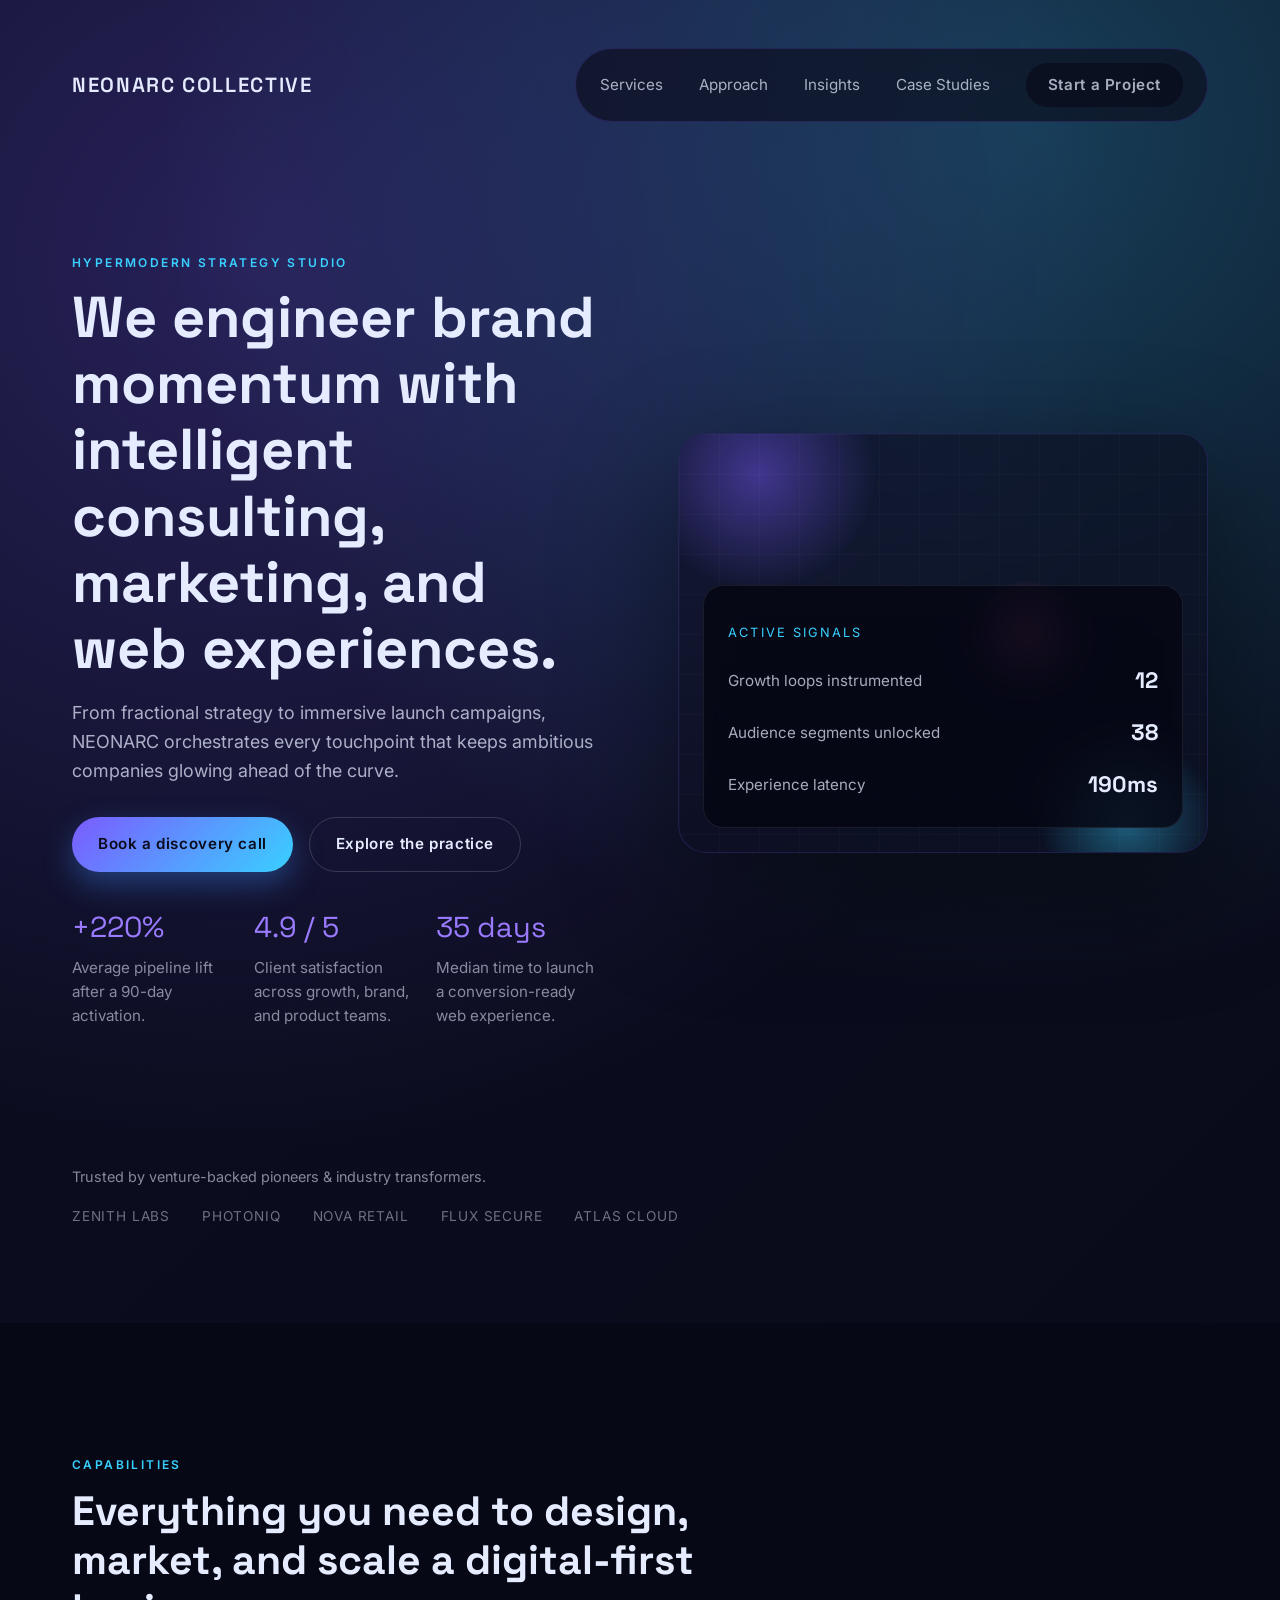
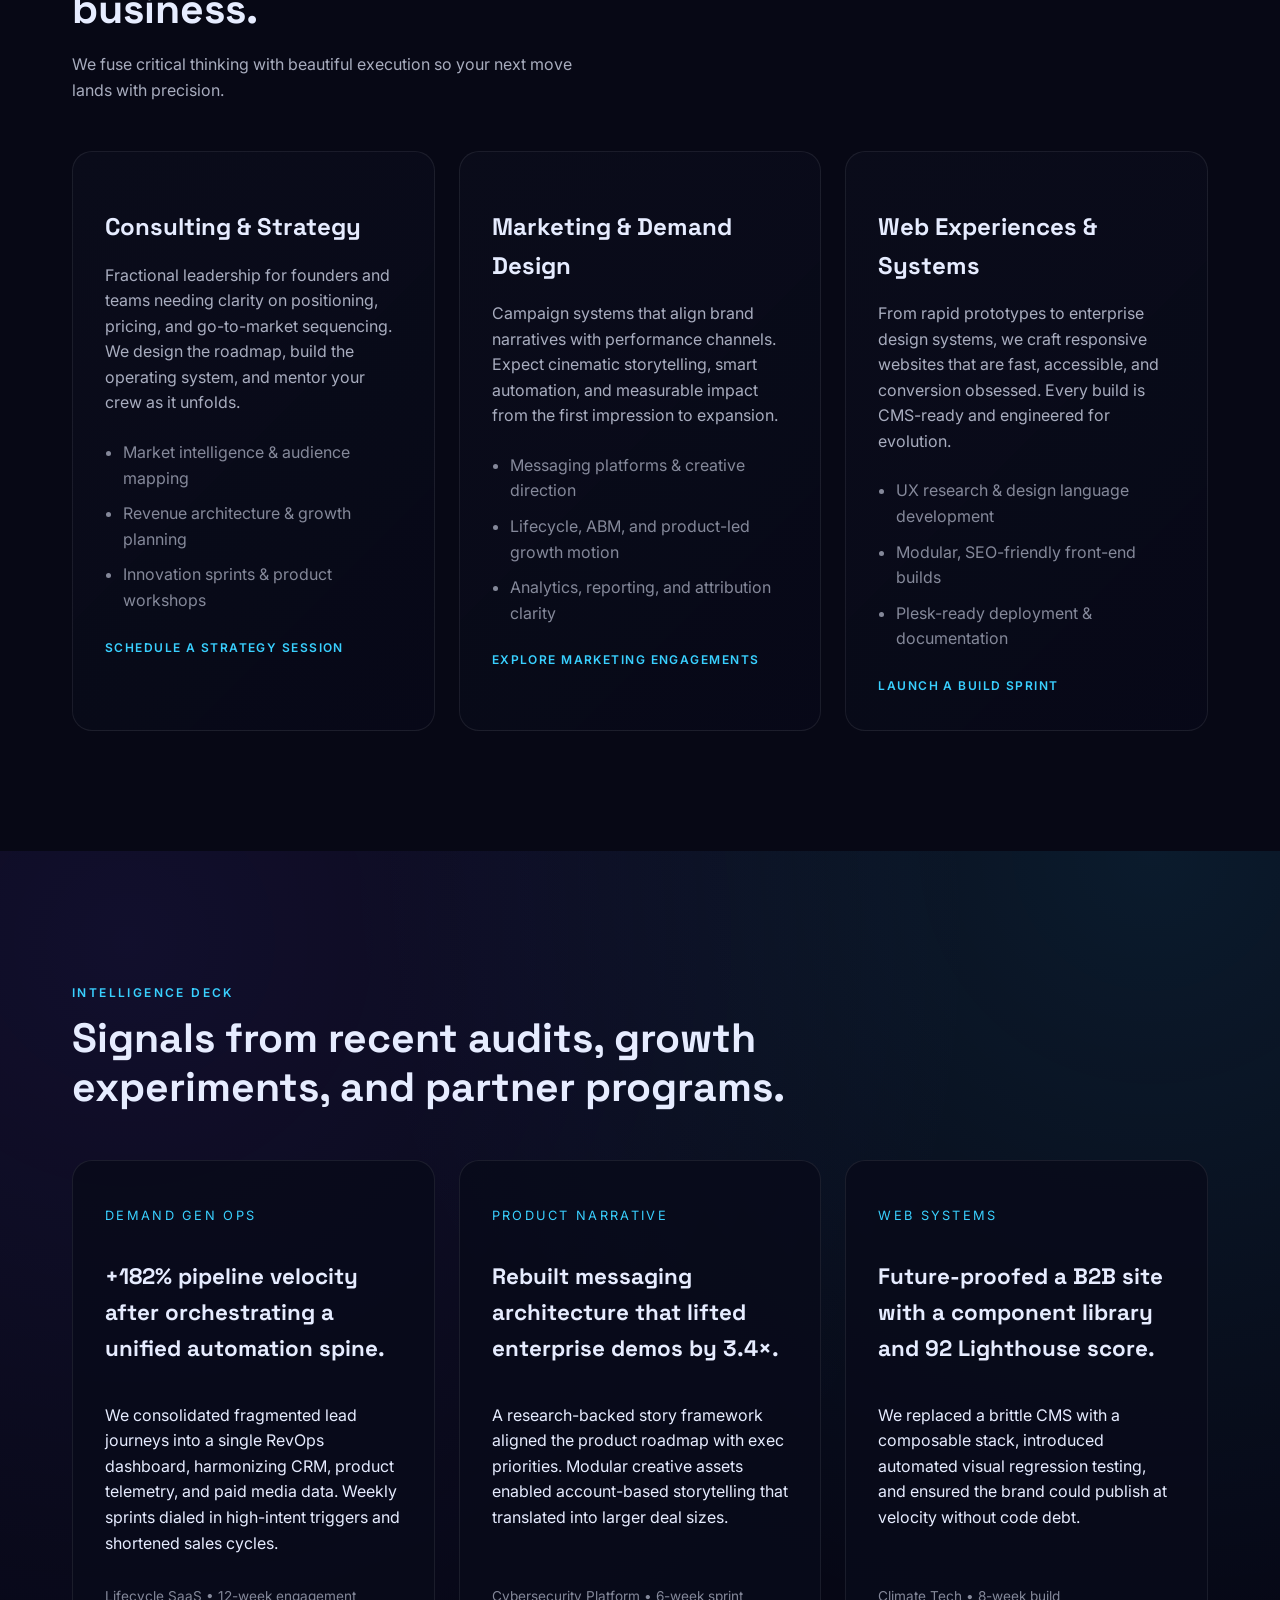
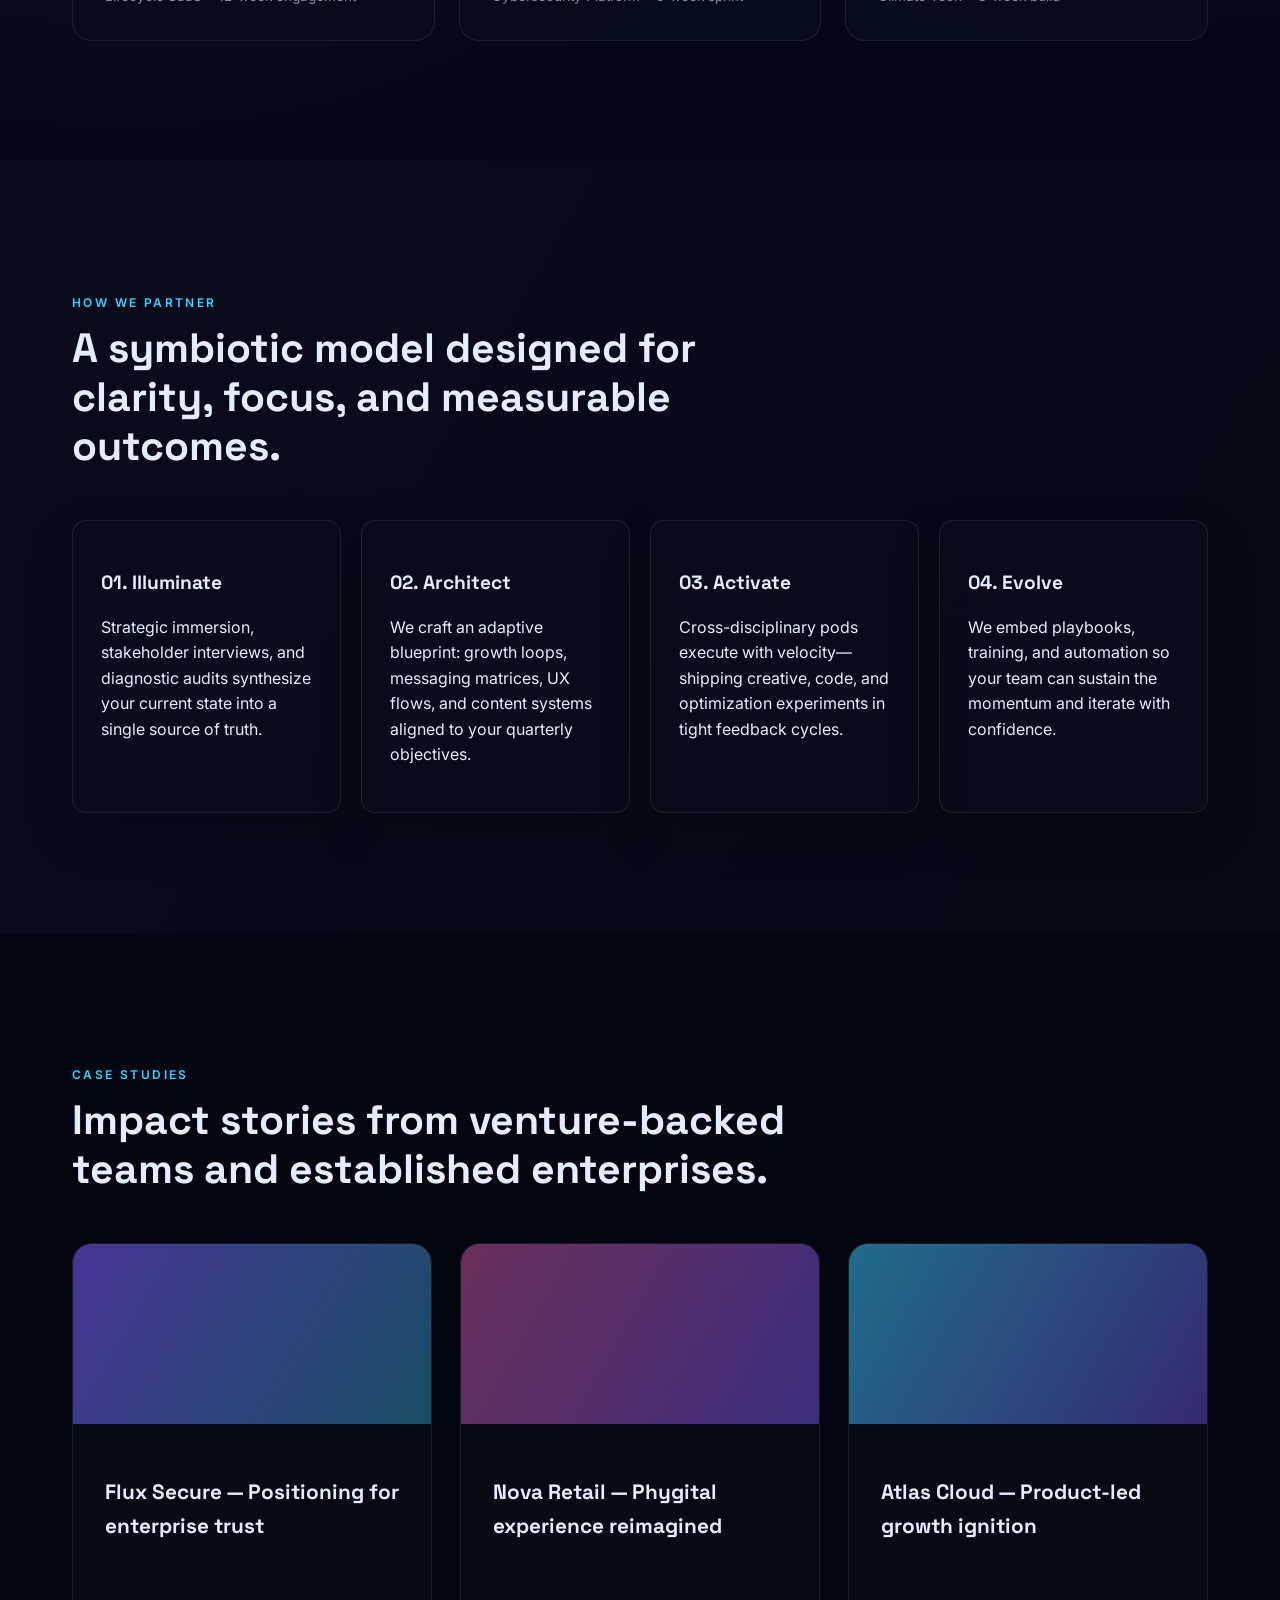
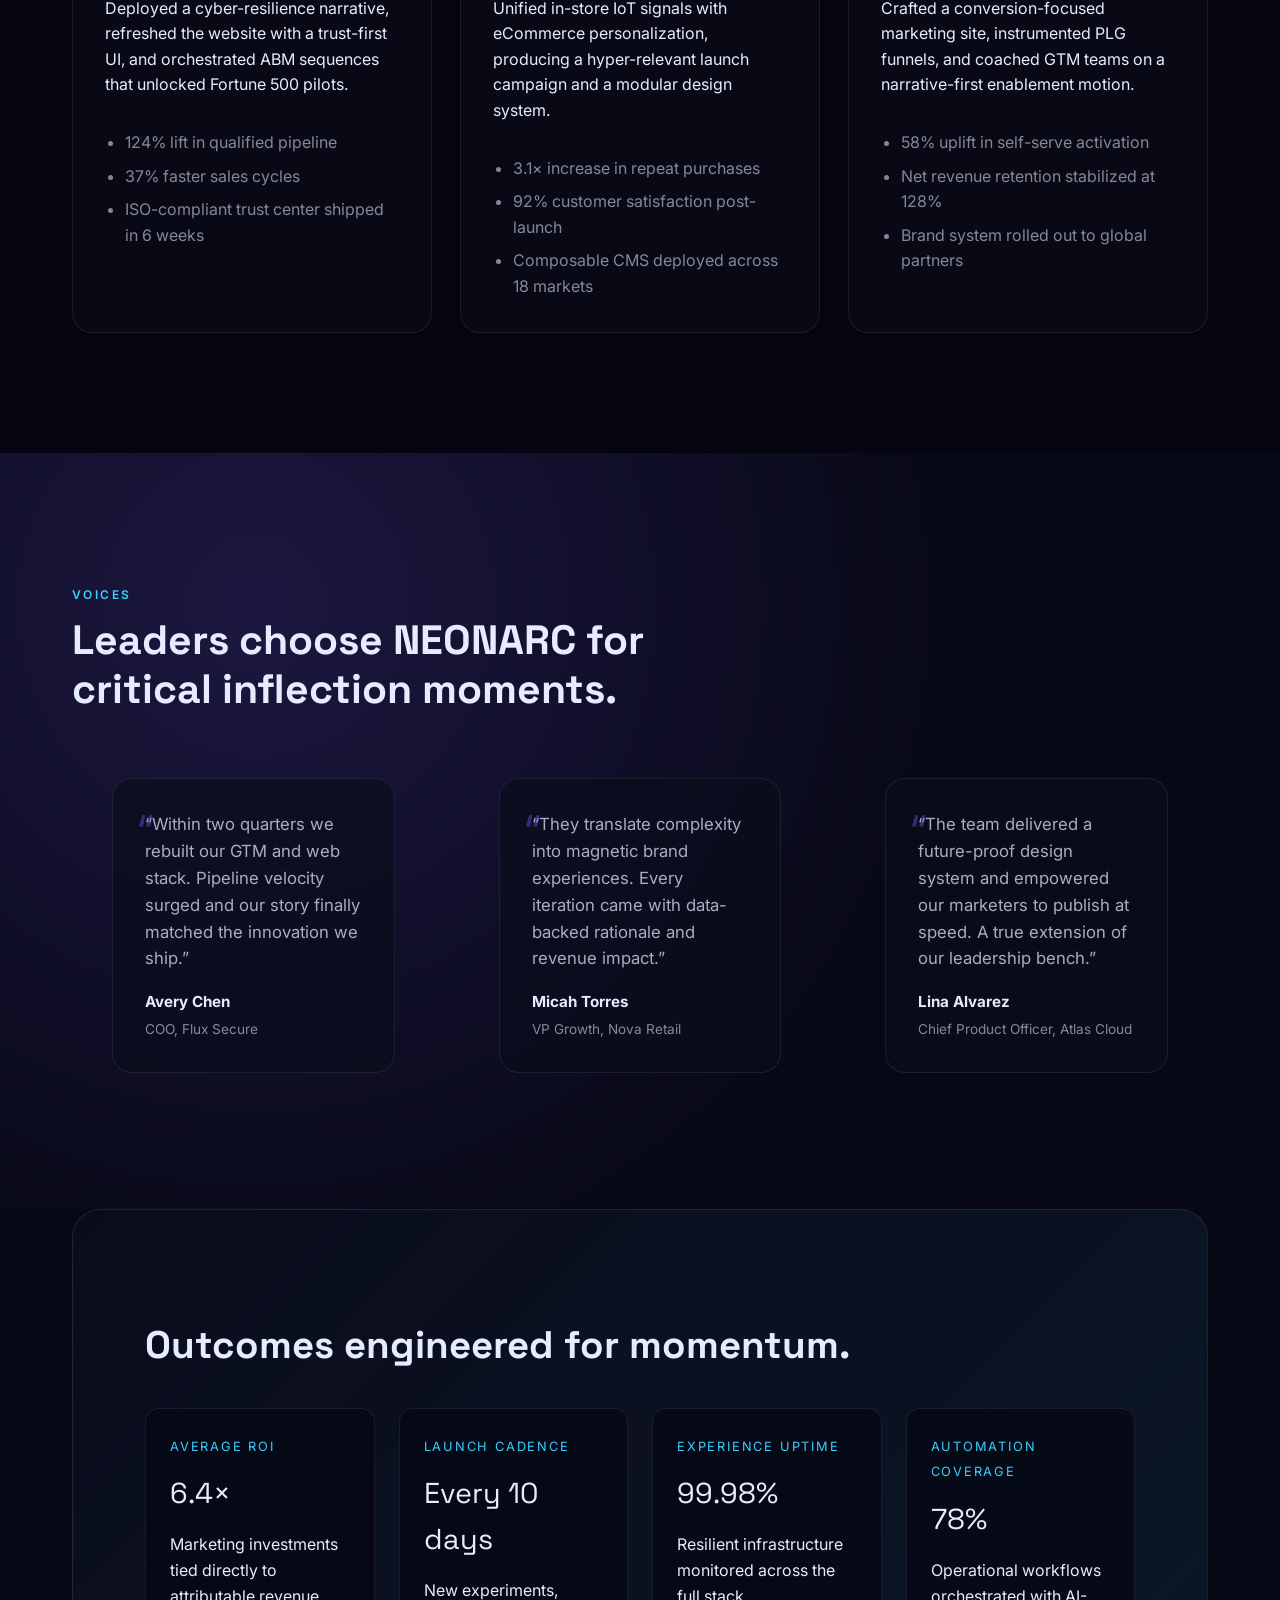
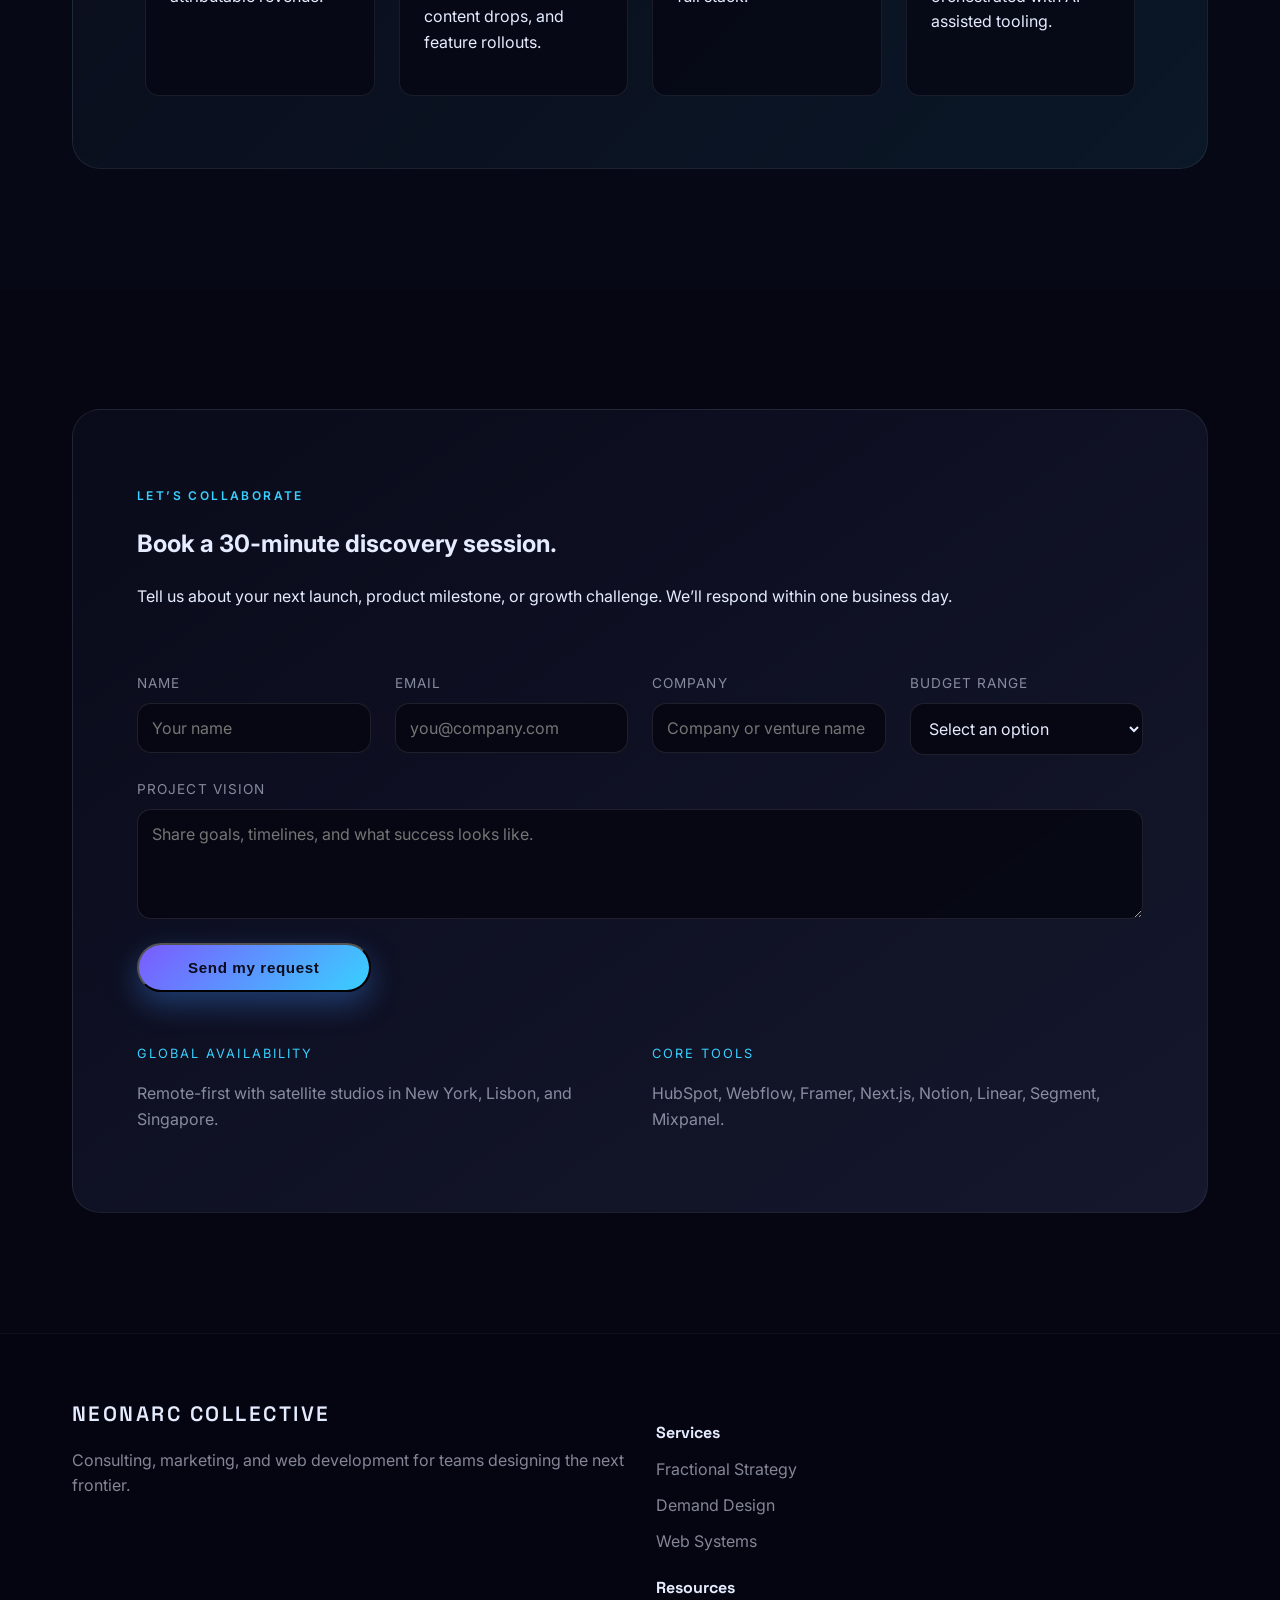
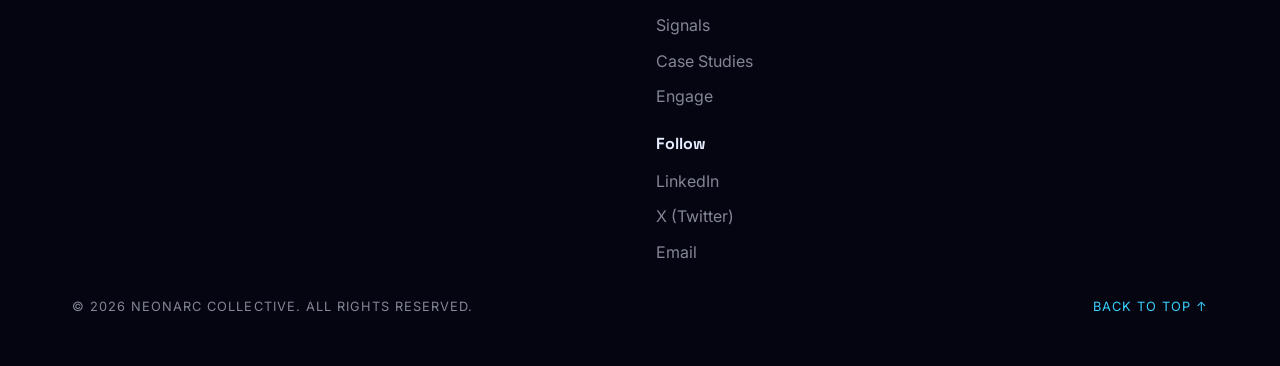
==== index.html @ be433a8f "Create futuristic marketing site" ====
<!DOCTYPE html>
<html lang="en">
<head>
  <meta charset="UTF-8" />
  <meta name="viewport" content="width=device-width, initial-scale=1.0" />
  <title>NEONARC Collective — Consulting, Marketing & Web Development</title>
  <meta name="description" content="NEONARC Collective blends consulting, marketing, and web development to accelerate digital growth for visionary brands." />
  <link rel="preconnect" href="https://fonts.googleapis.com">
  <link rel="preconnect" href="https://fonts.gstatic.com" crossorigin>
  <link href="https://fonts.googleapis.com/css2?family=Space+Grotesk:wght@400;500;600;700&family=Inter:wght@300;400;500;600&display=swap" rel="stylesheet">
  <link rel="stylesheet" href="assets/css/styles.css" />
</head>
<body>
  <div class="page-shell">
    <header class="hero" id="top">
      <nav class="nav">
        <a href="#top" class="brand">NEONARC Collective</a>
        <button class="nav-toggle" aria-expanded="false" aria-controls="primary-menu">
          <span class="sr-only">Toggle navigation</span>
          <span></span>
          <span></span>
        </button>
        <ul class="nav-links" id="primary-menu">
          <li><a href="#services">Services</a></li>
          <li><a href="#approach">Approach</a></li>
          <li><a href="#insights">Insights</a></li>
          <li><a href="#case-studies">Case Studies</a></li>
          <li><a href="#contact" class="btn btn-small">Start a Project</a></li>
        </ul>
      </nav>
      <div class="hero-content">
        <div class="hero-copy">
          <p class="eyebrow">Hypermodern Strategy Studio</p>
          <h1>We engineer brand momentum with intelligent consulting, marketing, and web experiences.</h1>
          <p class="lede">From fractional strategy to immersive launch campaigns, NEONARC orchestrates every touchpoint that keeps ambitious companies glowing ahead of the curve.</p>
          <div class="hero-actions">
            <a href="#contact" class="btn">Book a discovery call</a>
            <a href="#services" class="btn ghost">Explore the practice</a>
          </div>
          <dl class="hero-stats">
            <div>
              <dt>+220%</dt>
              <dd>Average pipeline lift after a 90-day activation.</dd>
            </div>
            <div>
              <dt>4.9 / 5</dt>
              <dd>Client satisfaction across growth, brand, and product teams.</dd>
            </div>
            <div>
              <dt>35 days</dt>
              <dd>Median time to launch a conversion-ready web experience.</dd>
            </div>
          </dl>
        </div>
        <div class="hero-visual" aria-hidden="true">
          <div class="orb orb-one"></div>
          <div class="orb orb-two"></div>
          <div class="orb orb-three"></div>
          <div class="grid-overlay"></div>
          <div class="card">
            <p class="label">Active Signals</p>
            <ul>
              <li>
                <span>Growth loops instrumented</span>
                <strong>12</strong>
              </li>
              <li>
                <span>Audience segments unlocked</span>
                <strong>38</strong>
              </li>
              <li>
                <span>Experience latency</span>
                <strong>190ms</strong>
              </li>
            </ul>
          </div>
        </div>
      </div>
      <div class="hero-footer">
        <span>Trusted by venture-backed pioneers &amp; industry transformers.</span>
        <div class="logo-row">
          <span>Zenith Labs</span>
          <span>PhotonIQ</span>
          <span>Nova Retail</span>
          <span>Flux Secure</span>
          <span>Atlas Cloud</span>
        </div>
      </div>
    </header>

    <main>
      <section class="section services" id="services">
        <header class="section-header">
          <p class="eyebrow">Capabilities</p>
          <h2>Everything you need to design, market, and scale a digital-first business.</h2>
          <p class="section-subtitle">We fuse critical thinking with beautiful execution so your next move lands with precision.</p>
        </header>
        <div class="service-grid">
          <article class="service-card">
            <h3>Consulting &amp; Strategy</h3>
            <p>Fractional leadership for founders and teams needing clarity on positioning, pricing, and go-to-market sequencing. We design the roadmap, build the operating system, and mentor your crew as it unfolds.</p>
            <ul>
              <li>Market intelligence &amp; audience mapping</li>
              <li>Revenue architecture &amp; growth planning</li>
              <li>Innovation sprints &amp; product workshops</li>
            </ul>
            <a href="#contact" class="link">Schedule a strategy session</a>
          </article>
          <article class="service-card">
            <h3>Marketing &amp; Demand Design</h3>
            <p>Campaign systems that align brand narratives with performance channels. Expect cinematic storytelling, smart automation, and measurable impact from the first impression to expansion.</p>
            <ul>
              <li>Messaging platforms &amp; creative direction</li>
              <li>Lifecycle, ABM, and product-led growth motion</li>
              <li>Analytics, reporting, and attribution clarity</li>
            </ul>
            <a href="#contact" class="link">Explore marketing engagements</a>
          </article>
          <article class="service-card">
            <h3>Web Experiences &amp; Systems</h3>
            <p>From rapid prototypes to enterprise design systems, we craft responsive websites that are fast, accessible, and conversion obsessed. Every build is CMS-ready and engineered for evolution.</p>
            <ul>
              <li>UX research &amp; design language development</li>
              <li>Modular, SEO-friendly front-end builds</li>
              <li>Plesk-ready deployment &amp; documentation</li>
            </ul>
            <a href="#contact" class="link">Launch a build sprint</a>
          </article>
        </div>
      </section>

      <section class="section insights" id="insights">
        <header class="section-header">
          <p class="eyebrow">Intelligence Deck</p>
          <h2>Signals from recent audits, growth experiments, and partner programs.</h2>
        </header>
        <div class="insights-grid">
          <article class="insight-card">
            <p class="insight-kicker">Demand Gen Ops</p>
            <h3>+182% pipeline velocity after orchestrating a unified automation spine.</h3>
            <p>We consolidated fragmented lead journeys into a single RevOps dashboard, harmonizing CRM, product telemetry, and paid media data. Weekly sprints dialed in high-intent triggers and shortened sales cycles.</p>
            <footer>
              <span>Lifecycle SaaS • 12-week engagement</span>
            </footer>
          </article>
          <article class="insight-card">
            <p class="insight-kicker">Product Narrative</p>
            <h3>Rebuilt messaging architecture that lifted enterprise demos by 3.4×.</h3>
            <p>A research-backed story framework aligned the product roadmap with exec priorities. Modular creative assets enabled account-based storytelling that translated into larger deal sizes.</p>
            <footer>
              <span>Cybersecurity Platform • 6-week sprint</span>
            </footer>
          </article>
          <article class="insight-card">
            <p class="insight-kicker">Web Systems</p>
            <h3>Future-proofed a B2B site with a component library and 92 Lighthouse score.</h3>
            <p>We replaced a brittle CMS with a composable stack, introduced automated visual regression testing, and ensured the brand could publish at velocity without code debt.</p>
            <footer>
              <span>Climate Tech • 8-week build</span>
            </footer>
          </article>
        </div>
      </section>

      <section class="section approach" id="approach">
        <div class="section-header">
          <p class="eyebrow">How we partner</p>
          <h2>A symbiotic model designed for clarity, focus, and measurable outcomes.</h2>
        </div>
        <div class="approach-grid">
          <div class="approach-card">
            <h3>01. Illuminate</h3>
            <p>Strategic immersion, stakeholder interviews, and diagnostic audits synthesize your current state into a single source of truth.</p>
          </div>
          <div class="approach-card">
            <h3>02. Architect</h3>
            <p>We craft an adaptive blueprint: growth loops, messaging matrices, UX flows, and content systems aligned to your quarterly objectives.</p>
          </div>
          <div class="approach-card">
            <h3>03. Activate</h3>
            <p>Cross-disciplinary pods execute with velocity—shipping creative, code, and optimization experiments in tight feedback cycles.</p>
          </div>
          <div class="approach-card">
            <h3>04. Evolve</h3>
            <p>We embed playbooks, training, and automation so your team can sustain the momentum and iterate with confidence.</p>
          </div>
        </div>
      </section>

      <section class="section case-studies" id="case-studies">
        <header class="section-header">
          <p class="eyebrow">Case Studies</p>
          <h2>Impact stories from venture-backed teams and established enterprises.</h2>
        </header>
        <div class="case-grid">
          <article class="case-card">
            <div class="case-media case-media-one" aria-hidden="true"></div>
            <div class="case-body">
              <h3>Flux Secure — Positioning for enterprise trust</h3>
              <p>Deployed a cyber-resilience narrative, refreshed the website with a trust-first UI, and orchestrated ABM sequences that unlocked Fortune 500 pilots.</p>
              <ul>
                <li>124% lift in qualified pipeline</li>
                <li>37% faster sales cycles</li>
                <li>ISO-compliant trust center shipped in 6 weeks</li>
              </ul>
            </div>
          </article>
          <article class="case-card">
            <div class="case-media case-media-two" aria-hidden="true"></div>
            <div class="case-body">
              <h3>Nova Retail — Phygital experience reimagined</h3>
              <p>Unified in-store IoT signals with eCommerce personalization, producing a hyper-relevant launch campaign and a modular design system.</p>
              <ul>
                <li>3.1× increase in repeat purchases</li>
                <li>92% customer satisfaction post-launch</li>
                <li>Composable CMS deployed across 18 markets</li>
              </ul>
            </div>
          </article>
          <article class="case-card">
            <div class="case-media case-media-three" aria-hidden="true"></div>
            <div class="case-body">
              <h3>Atlas Cloud — Product-led growth ignition</h3>
              <p>Crafted a conversion-focused marketing site, instrumented PLG funnels, and coached GTM teams on a narrative-first enablement motion.</p>
              <ul>
                <li>58% uplift in self-serve activation</li>
                <li>Net revenue retention stabilized at 128%</li>
                <li>Brand system rolled out to global partners</li>
              </ul>
            </div>
          </article>
        </div>
      </section>

      <section class="section testimonials">
        <header class="section-header">
          <p class="eyebrow">Voices</p>
          <h2>Leaders choose NEONARC for critical inflection moments.</h2>
        </header>
        <div class="testimonial-grid">
          <figure class="testimonial-card">
            <blockquote>
              “Within two quarters we rebuilt our GTM and web stack. Pipeline velocity surged and our story finally matched the innovation we ship.”
            </blockquote>
            <figcaption>
              <strong>Avery Chen</strong>
              <span>COO, Flux Secure</span>
            </figcaption>
          </figure>
          <figure class="testimonial-card">
            <blockquote>
              “They translate complexity into magnetic brand experiences. Every iteration came with data-backed rationale and revenue impact.”
            </blockquote>
            <figcaption>
              <strong>Micah Torres</strong>
              <span>VP Growth, Nova Retail</span>
            </figcaption>
          </figure>
          <figure class="testimonial-card">
            <blockquote>
              “The team delivered a future-proof design system and empowered our marketers to publish at speed. A true extension of our leadership bench.”
            </blockquote>
            <figcaption>
              <strong>Lina Alvarez</strong>
              <span>Chief Product Officer, Atlas Cloud</span>
            </figcaption>
          </figure>
        </div>
      </section>

      <section class="section metrics">
        <div class="metrics-card">
          <h2>Outcomes engineered for momentum.</h2>
          <div class="metrics-grid">
            <div class="metric">
              <span class="metric-label">Average ROI</span>
              <span class="metric-value">6.4×</span>
              <p>Marketing investments tied directly to attributable revenue.</p>
            </div>
            <div class="metric">
              <span class="metric-label">Launch cadence</span>
              <span class="metric-value">Every 10 days</span>
              <p>New experiments, content drops, and feature rollouts.</p>
            </div>
            <div class="metric">
              <span class="metric-label">Experience uptime</span>
              <span class="metric-value">99.98%</span>
              <p>Resilient infrastructure monitored across the full stack.</p>
            </div>
            <div class="metric">
              <span class="metric-label">Automation coverage</span>
              <span class="metric-value">78%</span>
              <p>Operational workflows orchestrated with AI-assisted tooling.</p>
            </div>
          </div>
        </div>
      </section>

      <section class="section contact" id="contact">
        <div class="contact-card">
          <header>
            <p class="eyebrow">Let’s collaborate</p>
            <h2>Book a 30-minute discovery session.</h2>
            <p>Tell us about your next launch, product milestone, or growth challenge. We’ll respond within one business day.</p>
          </header>
          <form class="contact-form" netlify>
            <div class="input-group">
              <label for="name">Name</label>
              <input type="text" id="name" name="name" placeholder="Your name" required>
            </div>
            <div class="input-group">
              <label for="email">Email</label>
              <input type="email" id="email" name="email" placeholder="you@company.com" required>
            </div>
            <div class="input-group">
              <label for="company">Company</label>
              <input type="text" id="company" name="company" placeholder="Company or venture name">
            </div>
            <div class="input-group">
              <label for="budget">Budget Range</label>
              <select id="budget" name="budget">
                <option value="" disabled selected>Select an option</option>
                <option value="under-25">Under $25K</option>
                <option value="25-50">$25K–$50K</option>
                <option value="50-100">$50K–$100K</option>
                <option value="100-plus">$100K+</option>
              </select>
            </div>
            <div class="input-group full">
              <label for="message">Project Vision</label>
              <textarea id="message" name="message" rows="4" placeholder="Share goals, timelines, and what success looks like."></textarea>
            </div>
            <button type="submit" class="btn">Send my request</button>
          </form>
          <div class="contact-meta">
            <div>
              <span class="meta-label">Global availability</span>
              <p>Remote-first with satellite studios in New York, Lisbon, and Singapore.</p>
            </div>
            <div>
              <span class="meta-label">Core tools</span>
              <p>HubSpot, Webflow, Framer, Next.js, Notion, Linear, Segment, Mixpanel.</p>
            </div>
          </div>
        </div>
      </section>
    </main>

    <footer class="footer">
      <div class="footer-inner">
        <div class="footer-brand">
          <span class="brand">NEONARC Collective</span>
          <p>Consulting, marketing, and web development for teams designing the next frontier.</p>
        </div>
        <div class="footer-links">
          <div>
            <h4>Services</h4>
            <ul>
              <li><a href="#services">Fractional Strategy</a></li>
              <li><a href="#services">Demand Design</a></li>
              <li><a href="#services">Web Systems</a></li>
            </ul>
          </div>
          <div>
            <h4>Resources</h4>
            <ul>
              <li><a href="#insights">Signals</a></li>
              <li><a href="#case-studies">Case Studies</a></li>
              <li><a href="#contact">Engage</a></li>
            </ul>
          </div>
          <div>
            <h4>Follow</h4>
            <ul class="social">
              <li><a href="https://www.linkedin.com" target="_blank" rel="noopener">LinkedIn</a></li>
              <li><a href="https://www.twitter.com" target="_blank" rel="noopener">X (Twitter)</a></li>
              <li><a href="mailto:hello@neonarc.co">Email</a></li>
            </ul>
          </div>
        </div>
      </div>
      <div class="footer-meta">
        <span>© <span id="year"></span> NEONARC Collective. All rights reserved.</span>
        <a href="#top" class="back-to-top">Back to top ↑</a>
      </div>
    </footer>
  </div>

  <script src="assets/js/main.js"></script>
</body>
</html>
---- assets/css/styles.css ----
:root {
  --bg: #070815;
  --surface: rgba(17, 18, 34, 0.8);
  --surface-solid: #111222;
  --surface-alt: #0f1124;
  --surface-glow: rgba(72, 89, 255, 0.2);
  --accent: #7b5bff;
  --accent-strong: #9a7bff;
  --accent-electric: #39d0ff;
  --text: #e6ecff;
  --text-soft: rgba(230, 236, 255, 0.72);
  --text-muted: rgba(230, 236, 255, 0.56);
  --border: rgba(123, 91, 255, 0.2);
  --shadow: 0 40px 120px rgba(0, 0, 0, 0.45);
  --radius-lg: 28px;
  --radius-md: 20px;
  --radius-sm: 14px;
  --gradient: radial-gradient(circle at 20% 20%, rgba(123, 91, 255, 0.25), transparent 60%),
    radial-gradient(circle at 80% 10%, rgba(57, 208, 255, 0.25), transparent 55%),
    linear-gradient(135deg, rgba(12, 15, 37, 0.9), rgba(10, 11, 26, 0.9));
}

* {
  box-sizing: border-box;
}

body {
  margin: 0;
  font-family: "Inter", system-ui, -apple-system, BlinkMacSystemFont, "Segoe UI", sans-serif;
  background: var(--bg);
  color: var(--text);
  line-height: 1.6;
  min-height: 100vh;
}

img {
  max-width: 100%;
  display: block;
}

a {
  color: inherit;
  text-decoration: none;
}

.page-shell {
  display: flex;
  flex-direction: column;
  min-height: 100vh;
}

.hero {
  position: relative;
  padding: 32px clamp(24px, 6vw, 72px) 96px;
  background: var(--gradient);
  overflow: hidden;
}

.nav {
  display: flex;
  align-items: center;
  justify-content: space-between;
  gap: 24px;
  margin-bottom: clamp(60px, 8vw, 120px);
}

.brand {
  font-family: "Space Grotesk", sans-serif;
  font-size: clamp(1.1rem, 1.6vw, 1.4rem);
  font-weight: 600;
  letter-spacing: 0.08em;
  text-transform: uppercase;
}

.nav-links {
  list-style: none;
  display: flex;
  align-items: center;
  gap: clamp(18px, 3vw, 36px);
  background: rgba(11, 13, 28, 0.65);
  padding: 14px 24px;
  border-radius: 999px;
  border: 1px solid var(--border);
  backdrop-filter: blur(24px);
}

.nav-links a {
  font-size: 0.95rem;
  color: var(--text-soft);
  transition: color 0.2s ease, transform 0.2s ease;
}

.nav-links a:hover,
.nav-links a:focus {
  color: var(--accent-electric);
  transform: translateY(-2px);
}

.nav-toggle {
  display: none;
  background: none;
  border: none;
  cursor: pointer;
  width: 42px;
  height: 42px;
  border-radius: 50%;
  border: 1px solid rgba(255, 255, 255, 0.12);
  position: relative;
}

.nav-toggle span {
  position: absolute;
  left: 50%;
  width: 50%;
  height: 2px;
  background: var(--text);
  transform: translateX(-50%);
  transition: transform 0.3s ease, top 0.3s ease, opacity 0.3s ease;
}

.nav-toggle span:first-of-type {
  top: 15px;
}

.nav-toggle span:last-of-type {
  top: 24px;
}

.nav-toggle[aria-expanded="true"] span:first-of-type {
  transform: translate(-50%, 4px) rotate(45deg);
}

.nav-toggle[aria-expanded="true"] span:last-of-type {
  transform: translate(-50%, -5px) rotate(-45deg);
}

.eyebrow {
  letter-spacing: 0.2em;
  text-transform: uppercase;
  font-size: 0.75rem;
  font-weight: 600;
  color: var(--accent-electric);
}

.hero-content {
  display: grid;
  grid-template-columns: repeat(auto-fit, minmax(280px, 1fr));
  align-items: center;
  gap: clamp(32px, 6vw, 80px);
}

.hero-copy h1 {
  font-family: "Space Grotesk", sans-serif;
  font-size: clamp(2.4rem, 4.5vw, 4rem);
  line-height: 1.15;
  margin: 12px 0 18px;
}

.lede {
  font-size: clamp(1rem, 1.4vw, 1.2rem);
  color: var(--text-soft);
}

.hero-actions {
  display: flex;
  gap: 16px;
  flex-wrap: wrap;
  margin: 32px 0;
}

.btn {
  display: inline-flex;
  align-items: center;
  justify-content: center;
  padding: 14px 26px;
  border-radius: 999px;
  font-weight: 600;
  font-size: 0.95rem;
  letter-spacing: 0.04em;
  background: linear-gradient(135deg, var(--accent), var(--accent-electric));
  color: #0a0b1b;
  box-shadow: 0 12px 30px rgba(63, 142, 255, 0.35);
  transition: transform 0.2s ease, box-shadow 0.2s ease;
}

.btn:hover,
.btn:focus {
  transform: translateY(-2px);
  box-shadow: 0 18px 40px rgba(63, 142, 255, 0.45);
}

.btn.ghost {
  background: transparent;
  color: var(--text);
  border: 1px solid rgba(255, 255, 255, 0.16);
  box-shadow: none;
}

.btn.ghost:hover,
.btn.ghost:focus {
  border-color: var(--accent-electric);
  color: var(--accent-electric);
}

.btn-small {
  padding: 10px 22px;
  font-size: 0.85rem;
  background: rgba(11, 13, 28, 0.8);
  color: var(--text);
  box-shadow: none;
}

.hero-stats {
  display: grid;
  grid-template-columns: repeat(auto-fit, minmax(160px, 1fr));
  gap: 16px;
  margin-top: 32px;
}

.hero-stats dt {
  font-family: "Space Grotesk", sans-serif;
  font-size: 1.8rem;
  color: var(--accent-strong);
}

.hero-stats dd {
  margin: 6px 0 0;
  color: var(--text-muted);
  font-size: 0.95rem;
}

.hero-visual {
  position: relative;
  background: rgba(12, 14, 32, 0.6);
  border-radius: var(--radius-lg);
  border: 1px solid rgba(123, 91, 255, 0.18);
  overflow: hidden;
  min-height: 420px;
  backdrop-filter: blur(16px);
  box-shadow: var(--shadow);
}

.orb {
  position: absolute;
  border-radius: 50%;
  filter: blur(0px);
}

.orb-one {
  width: 240px;
  height: 240px;
  background: radial-gradient(circle, rgba(123, 91, 255, 0.45) 0%, transparent 70%);
  top: -80px;
  left: -40px;
}

.orb-two {
  width: 180px;
  height: 180px;
  background: radial-gradient(circle, rgba(57, 208, 255, 0.4) 0%, transparent 70%);
  bottom: -60px;
  right: -10px;
}

.orb-three {
  width: 120px;
  height: 120px;
  background: radial-gradient(circle, rgba(255, 104, 194, 0.4) 0%, transparent 65%);
  top: 140px;
  right: 120px;
}

.grid-overlay {
  position: absolute;
  inset: 0;
  background-image: linear-gradient(rgba(255, 255, 255, 0.04) 1px, transparent 1px),
    linear-gradient(90deg, rgba(255, 255, 255, 0.04) 1px, transparent 1px);
  background-size: 40px 40px;
  opacity: 0.6;
}

.card {
  position: absolute;
  inset: auto 24px 24px 24px;
  background: rgba(7, 8, 21, 0.85);
  border-radius: var(--radius-md);
  padding: 24px;
  border: 1px solid rgba(255, 255, 255, 0.08);
  backdrop-filter: blur(20px);
}

.card .label {
  font-size: 0.8rem;
  text-transform: uppercase;
  letter-spacing: 0.16em;
  color: var(--accent-electric);
}

.card ul {
  list-style: none;
  margin: 20px 0 0;
  padding: 0;
  display: grid;
  gap: 16px;
}

.card li {
  display: flex;
  align-items: center;
  justify-content: space-between;
  font-size: 0.95rem;
  color: var(--text-soft);
}

.card strong {
  font-family: "Space Grotesk", sans-serif;
  font-size: 1.4rem;
  color: var(--text);
}

.hero-footer {
  margin-top: clamp(60px, 10vw, 120px);
  display: grid;
  gap: 18px;
  color: var(--text-muted);
  font-size: 0.9rem;
}

.logo-row {
  display: flex;
  flex-wrap: wrap;
  gap: 16px 32px;
  color: rgba(230, 236, 255, 0.45);
  font-size: 0.85rem;
  letter-spacing: 0.06em;
  text-transform: uppercase;
}

.section {
  padding: clamp(72px, 10vw, 120px) clamp(24px, 6vw, 72px);
}

.section-header {
  max-width: 720px;
  margin-bottom: 48px;
}

.section-header h2 {
  font-family: "Space Grotesk", sans-serif;
  font-size: clamp(2rem, 3.2vw, 3rem);
  margin: 10px 0 18px;
  line-height: 1.2;
}

.section-subtitle {
  color: var(--text-soft);
  max-width: 520px;
}

.service-grid {
  display: grid;
  grid-template-columns: repeat(auto-fit, minmax(260px, 1fr));
  gap: 24px;
}

.service-card {
  background: linear-gradient(135deg, rgba(11, 13, 28, 0.82), rgba(8, 9, 24, 0.9));
  border-radius: var(--radius-md);
  padding: 32px;
  border: 1px solid rgba(255, 255, 255, 0.08);
  position: relative;
  overflow: hidden;
  transition: transform 0.25s ease, border-color 0.25s ease;
}

.service-card::after {
  content: "";
  position: absolute;
  inset: -40% -40% auto auto;
  width: 240px;
  height: 240px;
  background: radial-gradient(circle, rgba(123, 91, 255, 0.35), transparent 70%);
  opacity: 0;
  transition: opacity 0.3s ease;
}

.service-card:hover {
  transform: translateY(-8px);
  border-color: rgba(123, 91, 255, 0.4);
}

.service-card:hover::after {
  opacity: 1;
}

.service-card h3 {
  font-family: "Space Grotesk", sans-serif;
  font-size: 1.5rem;
  margin-bottom: 12px;
}

.service-card p {
  color: var(--text-soft);
}

.service-card ul {
  margin: 24px 0 0;
  padding-left: 18px;
  display: grid;
  gap: 10px;
  color: var(--text-muted);
}

.link {
  display: inline-flex;
  align-items: center;
  gap: 8px;
  margin-top: 24px;
  color: var(--accent-electric);
  font-weight: 600;
  text-transform: uppercase;
  letter-spacing: 0.12em;
  font-size: 0.75rem;
}

.insights {
  background: radial-gradient(circle at 10% 10%, rgba(123, 91, 255, 0.1), transparent 60%),
    radial-gradient(circle at 90% 0%, rgba(57, 208, 255, 0.1), transparent 55%),
    #060715;
}

.insights-grid {
  display: grid;
  grid-template-columns: repeat(auto-fit, minmax(280px, 1fr));
  gap: 24px;
}

.insight-card {
  background: rgba(9, 11, 26, 0.85);
  border-radius: var(--radius-md);
  padding: 32px;
  border: 1px solid rgba(255, 255, 255, 0.08);
  min-height: 320px;
  display: flex;
  flex-direction: column;
  gap: 14px;
}

.insight-card h3 {
  font-family: "Space Grotesk", sans-serif;
  font-size: 1.4rem;
  margin: 6px 0;
}

.insight-kicker {
  font-size: 0.8rem;
  letter-spacing: 0.18em;
  text-transform: uppercase;
  color: var(--accent-electric);
}

.insight-card footer {
  margin-top: auto;
  font-size: 0.85rem;
  color: var(--text-muted);
}

.approach {
  background: linear-gradient(120deg, rgba(9, 11, 28, 0.9), rgba(7, 8, 20, 0.9));
}

.approach-grid {
  display: grid;
  grid-template-columns: repeat(auto-fit, minmax(220px, 1fr));
  gap: 20px;
}

.approach-card {
  padding: 28px;
  border-radius: var(--radius-sm);
  background: rgba(11, 13, 28, 0.6);
  border: 1px solid rgba(255, 255, 255, 0.08);
  box-shadow: 0 20px 50px rgba(0, 0, 0, 0.2);
}

.approach-card h3 {
  font-family: "Space Grotesk", sans-serif;
  font-size: 1.2rem;
  margin-bottom: 12px;
}

.case-studies {
  background: rgba(5, 6, 16, 0.95);
}

.case-grid {
  display: grid;
  grid-template-columns: repeat(auto-fit, minmax(280px, 1fr));
  gap: 28px;
}

.case-card {
  background: rgba(9, 10, 23, 0.9);
  border-radius: var(--radius-md);
  border: 1px solid rgba(255, 255, 255, 0.08);
  overflow: hidden;
  display: flex;
  flex-direction: column;
  min-height: 100%;
}

.case-media {
  height: 180px;
  background-size: cover;
  background-position: center;
}

.case-media-one {
  background-image: linear-gradient(120deg, rgba(123, 91, 255, 0.55), rgba(57, 208, 255, 0.35)),
    url("https://images.unsplash.com/photo-1520607162513-77705c0f0d4a?auto=format&fit=crop&w=900&q=80");
}

.case-media-two {
  background-image: linear-gradient(120deg, rgba(255, 104, 194, 0.4), rgba(123, 91, 255, 0.45)),
    url("https://images.unsplash.com/photo-1556740749-887f6717d7e4?auto=format&fit=crop&w=900&q=80");
}

.case-media-three {
  background-image: linear-gradient(120deg, rgba(57, 208, 255, 0.5), rgba(123, 91, 255, 0.4)),
    url("https://images.unsplash.com/photo-1518770660439-4636190af475?auto=format&fit=crop&w=900&q=80");
}

.case-body {
  padding: 32px;
  display: flex;
  flex-direction: column;
  gap: 16px;
}

.case-body h3 {
  font-family: "Space Grotesk", sans-serif;
  font-size: 1.3rem;
}

.case-body ul {
  margin: 0;
  padding-left: 20px;
  color: var(--text-muted);
  display: grid;
  gap: 8px;
}

.testimonials {
  background: radial-gradient(circle at 20% 20%, rgba(123, 91, 255, 0.18), transparent 60%), #070816;
}

.testimonial-grid {
  display: grid;
  grid-template-columns: repeat(auto-fit, minmax(260px, 1fr));
  gap: 24px;
}

.testimonial-card {
  background: rgba(11, 13, 28, 0.7);
  border-radius: var(--radius-md);
  border: 1px solid rgba(255, 255, 255, 0.08);
  padding: 32px;
  display: flex;
  flex-direction: column;
  gap: 18px;
  position: relative;
}

.testimonial-card::before {
  content: "\201C";
  font-size: 3rem;
  color: rgba(123, 91, 255, 0.4);
  position: absolute;
  top: 16px;
  left: 24px;
}

.testimonial-card blockquote {
  margin: 0;
  color: var(--text-soft);
  font-size: 1.05rem;
}

.testimonial-card figcaption {
  display: flex;
  flex-direction: column;
  gap: 4px;
  font-size: 0.85rem;
  color: var(--text-muted);
}

.testimonial-card strong {
  color: var(--text);
  font-size: 0.95rem;
}

.metrics {
  padding-top: 0;
  padding-bottom: clamp(72px, 10vw, 120px);
}

.metrics-card {
  border-radius: var(--radius-lg);
  padding: clamp(40px, 6vw, 72px);
  background: linear-gradient(135deg, rgba(11, 13, 28, 0.9), rgba(57, 208, 255, 0.08));
  border: 1px solid rgba(255, 255, 255, 0.08);
}

.metrics-card h2 {
  font-family: "Space Grotesk", sans-serif;
  font-size: clamp(2rem, 3vw, 2.6rem);
  margin-bottom: 32px;
}

.metrics-grid {
  display: grid;
  grid-template-columns: repeat(auto-fit, minmax(200px, 1fr));
  gap: 24px;
}

.metric {
  background: rgba(7, 8, 21, 0.85);
  border-radius: var(--radius-sm);
  padding: 24px;
  border: 1px solid rgba(255, 255, 255, 0.08);
}

.metric-label {
  font-size: 0.8rem;
  letter-spacing: 0.14em;
  text-transform: uppercase;
  color: var(--accent-electric);
}

.metric-value {
  font-family: "Space Grotesk", sans-serif;
  font-size: 1.8rem;
  display: block;
  margin: 12px 0;
}

.contact {
  background: #050611;
}

.contact-card {
  border-radius: var(--radius-lg);
  background: linear-gradient(145deg, rgba(10, 12, 28, 0.92), rgba(26, 28, 52, 0.8));
  border: 1px solid rgba(255, 255, 255, 0.08);
  padding: clamp(32px, 6vw, 64px);
  display: grid;
  gap: clamp(32px, 4vw, 48px);
}

.contact-form {
  display: grid;
  grid-template-columns: repeat(auto-fit, minmax(220px, 1fr));
  gap: 24px;
}

.input-group {
  display: flex;
  flex-direction: column;
  gap: 8px;
}

.input-group.full {
  grid-column: 1 / -1;
}

label {
  font-size: 0.85rem;
  letter-spacing: 0.08em;
  text-transform: uppercase;
  color: var(--text-muted);
}

input,
select,
textarea {
  border-radius: 14px;
  background: rgba(6, 7, 18, 0.9);
  border: 1px solid rgba(255, 255, 255, 0.1);
  padding: 14px;
  color: var(--text);
  font-size: 1rem;
  font-family: inherit;
  transition: border-color 0.2s ease, box-shadow 0.2s ease;
}

input:focus,
select:focus,
textarea:focus {
  outline: none;
  border-color: rgba(123, 91, 255, 0.6);
  box-shadow: 0 0 0 4px rgba(123, 91, 255, 0.15);
}

textarea {
  resize: vertical;
}

.contact-meta {
  display: grid;
  grid-template-columns: repeat(auto-fit, minmax(220px, 1fr));
  gap: 24px;
  color: var(--text-muted);
}

.meta-label {
  text-transform: uppercase;
  letter-spacing: 0.16em;
  font-size: 0.8rem;
  color: var(--accent-electric);
}

.footer {
  padding: 64px clamp(24px, 6vw, 72px) 48px;
  background: #040510;
  color: var(--text-muted);
  border-top: 1px solid rgba(255, 255, 255, 0.04);
}

.footer-inner {
  display: grid;
  grid-template-columns: repeat(auto-fit, minmax(220px, 1fr));
  gap: 32px;
  margin-bottom: 32px;
}

.footer-brand .brand {
  display: block;
  font-family: "Space Grotesk", sans-serif;
  font-size: 1.3rem;
  letter-spacing: 0.12em;
  text-transform: uppercase;
  color: var(--text);
  margin-bottom: 12px;
}

.footer-links h4 {
  font-family: "Space Grotesk", sans-serif;
  font-size: 1rem;
  color: var(--text);
  margin-bottom: 12px;
}

.footer-links ul {
  list-style: none;
  margin: 0;
  padding: 0;
  display: grid;
  gap: 10px;
}

.footer-links a {
  color: var(--text-muted);
  transition: color 0.2s ease;
}

.footer-links a:hover,
.footer-links a:focus {
  color: var(--accent-electric);
}

.social {
  display: grid;
  gap: 10px;
}

.footer-meta {
  display: flex;
  flex-wrap: wrap;
  gap: 16px;
  justify-content: space-between;
  font-size: 0.8rem;
  letter-spacing: 0.08em;
  text-transform: uppercase;
}

.back-to-top {
  color: var(--accent-electric);
}

.sr-only {
  position: absolute;
  width: 1px;
  height: 1px;
  padding: 0;
  margin: -1px;
  overflow: hidden;
  clip: rect(0, 0, 0, 0);
  border: 0;
}

@media (max-width: 960px) {
  .nav-links {
    position: absolute;
    top: 90px;
    right: 32px;
    flex-direction: column;
    gap: 18px;
    padding: 28px;
    border-radius: var(--radius-md);
    display: none;
  }

  .nav-links.open {
    display: flex;
  }

  .nav-toggle {
    display: inline-flex;
  }
}

@media (max-width: 680px) {
  .hero {
    padding: 24px 20px 72px;
  }

  .hero-content {
    grid-template-columns: 1fr;
  }

  .hero-visual {
    min-height: 360px;
  }

  .section {
    padding: 72px 20px;
  }

  .hero-stats {
    grid-template-columns: 1fr;
  }

  .card {
    position: relative;
    inset: auto;
    margin: 32px 0 0;
  }
}

@media (prefers-reduced-motion: reduce) {
  *,
  *::before,
  *::after {
    animation-duration: 0.01ms !important;
    animation-iteration-count: 1 !important;
    transition-duration: 0.01ms !important;
    scroll-behavior: auto !important;
  }
}

.service-card,
.insight-card,
.approach-card,
.case-card,
.testimonial-card,
.metric,
.contact-card {
  opacity: 0;
  transform: translateY(24px);
  transition: opacity 0.6s ease, transform 0.6s ease;
}

.service-card.in-view,
.insight-card.in-view,
.approach-card.in-view,
.case-card.in-view,
.testimonial-card.in-view,
.metric.in-view,
.contact-card.in-view {
  opacity: 1;
  transform: translateY(0);
}
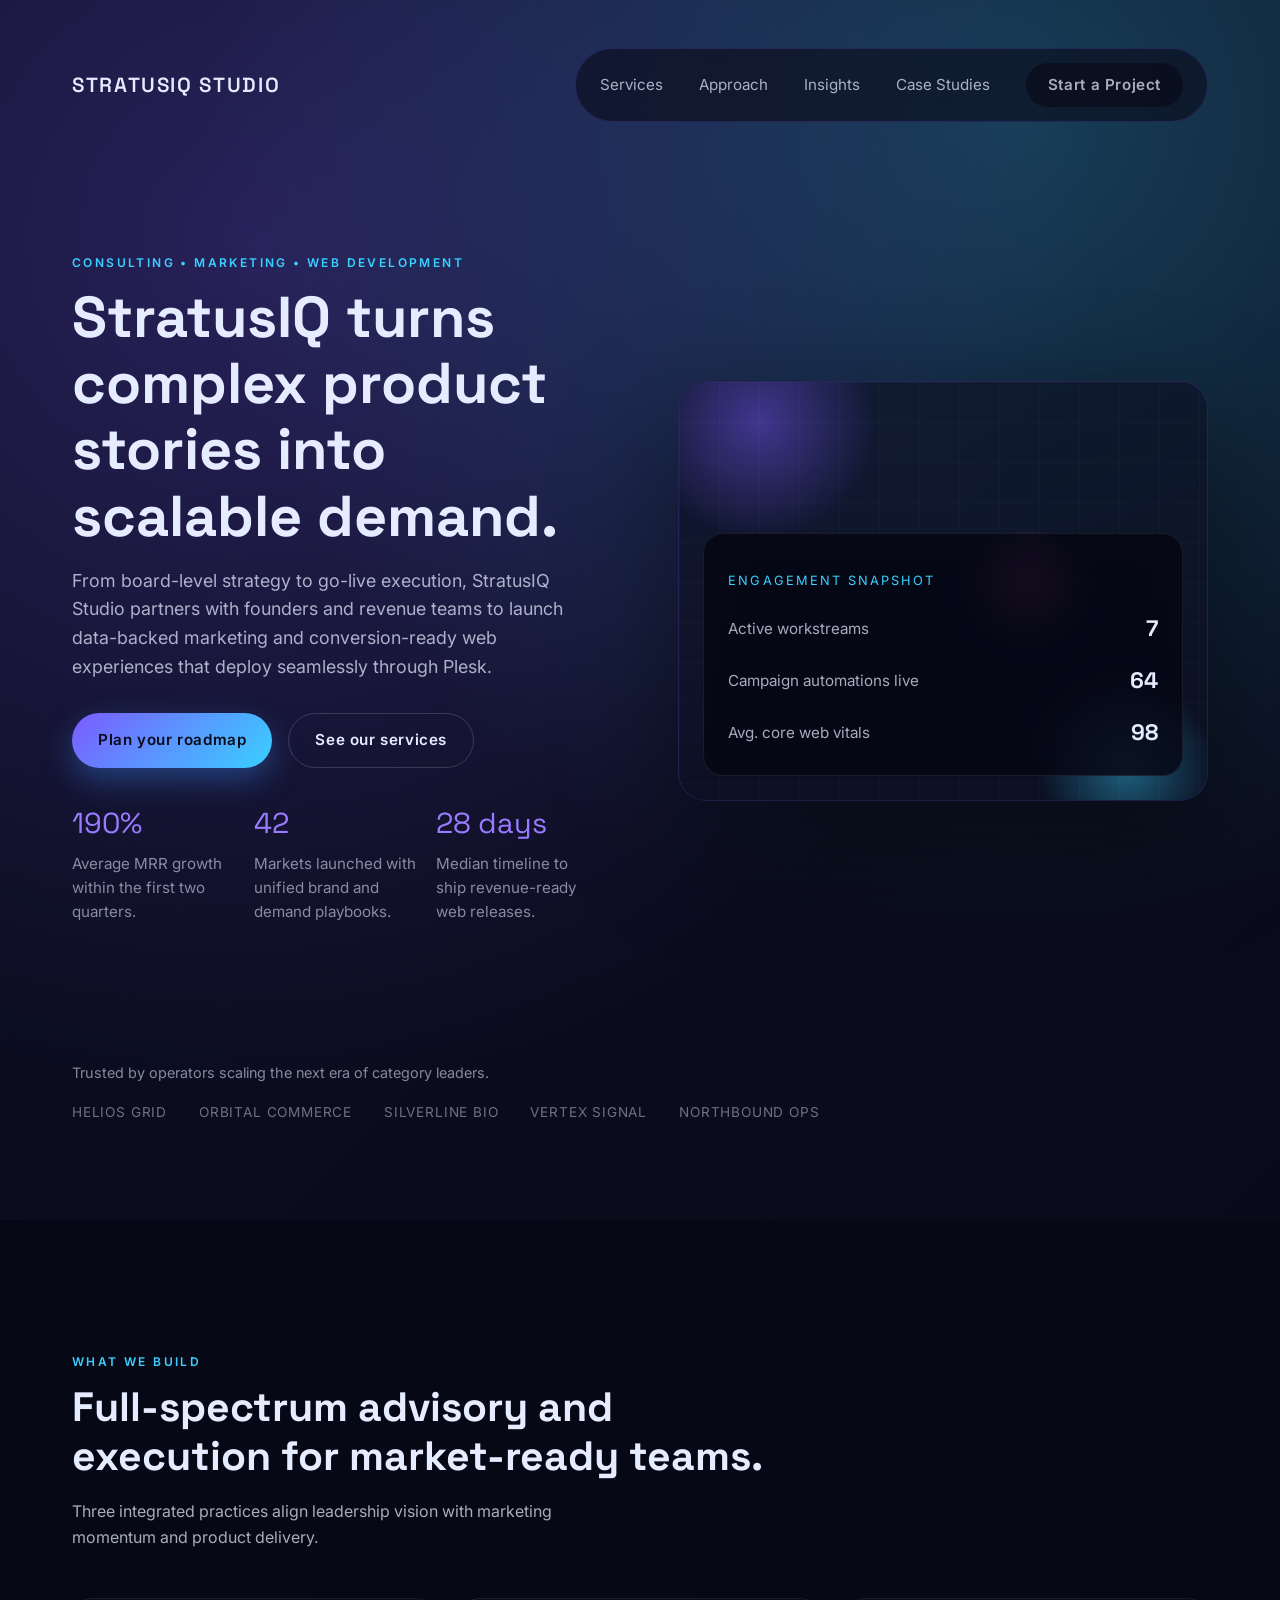
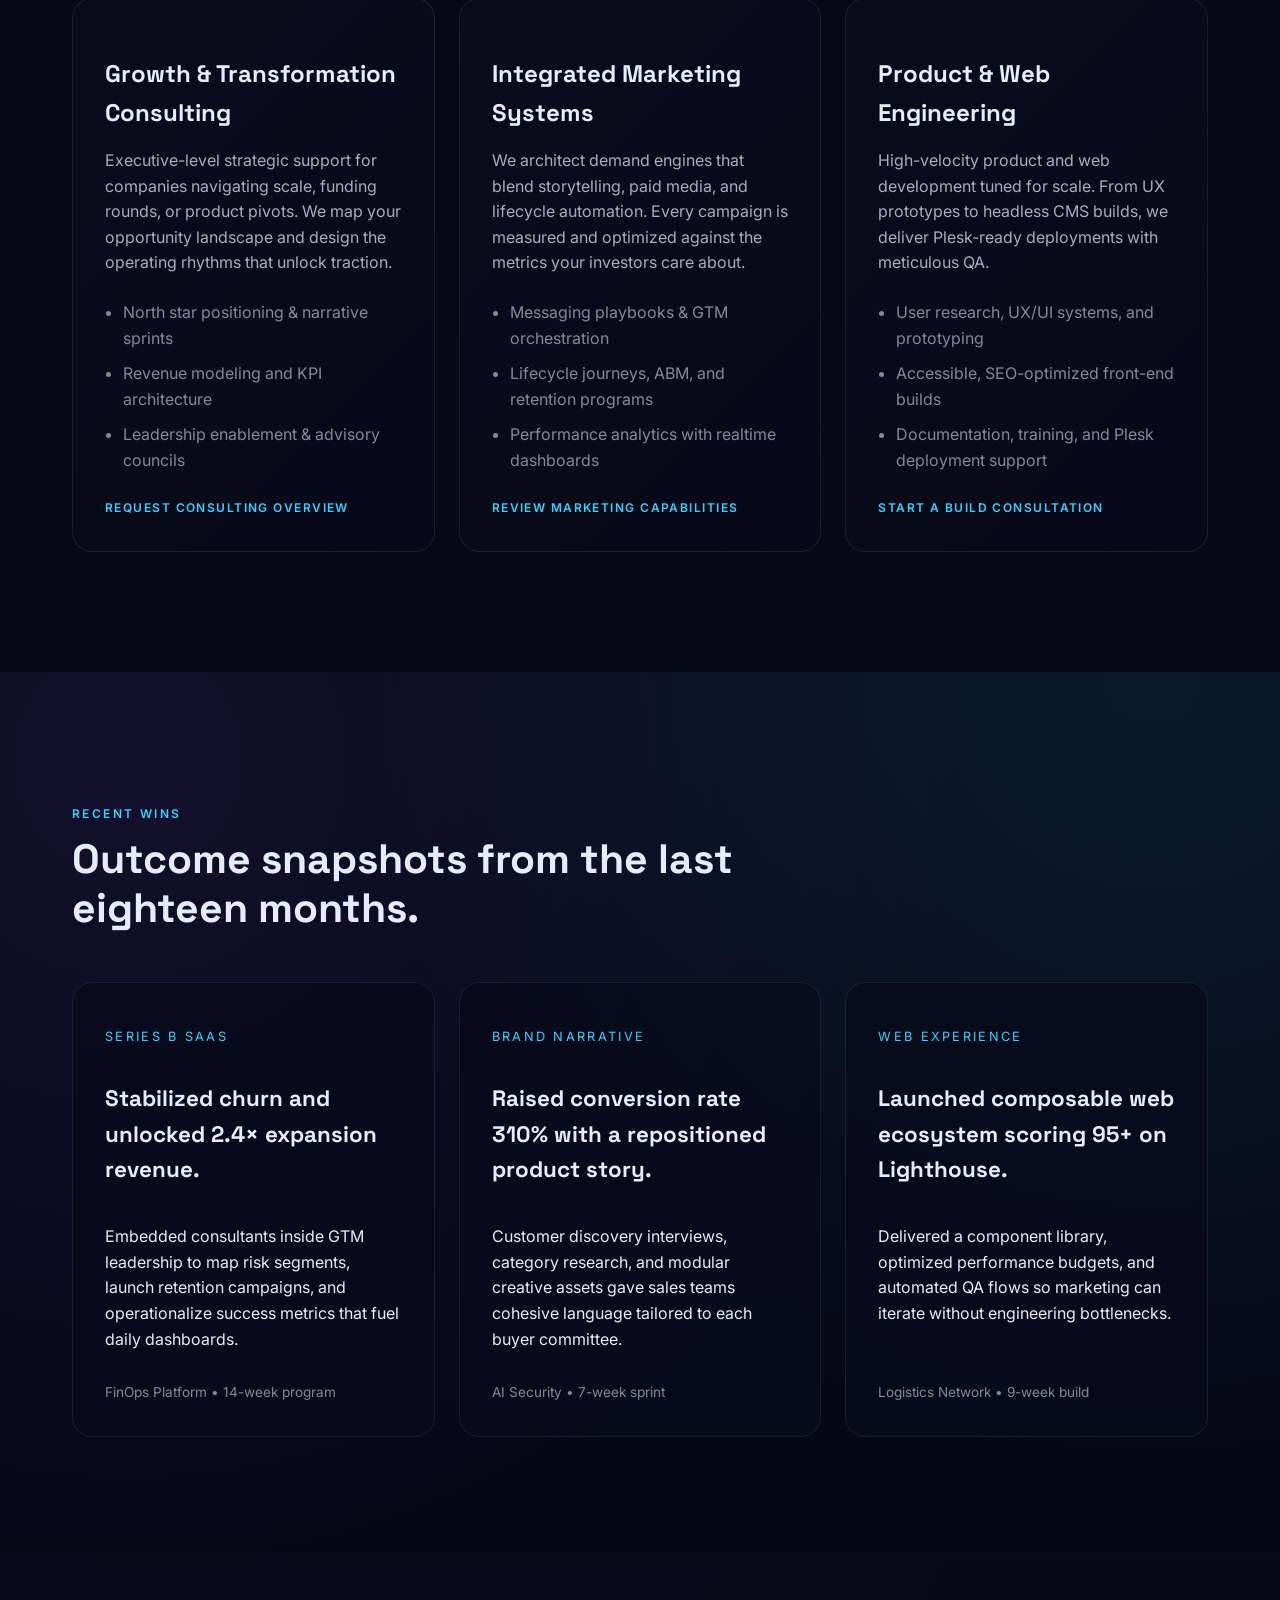
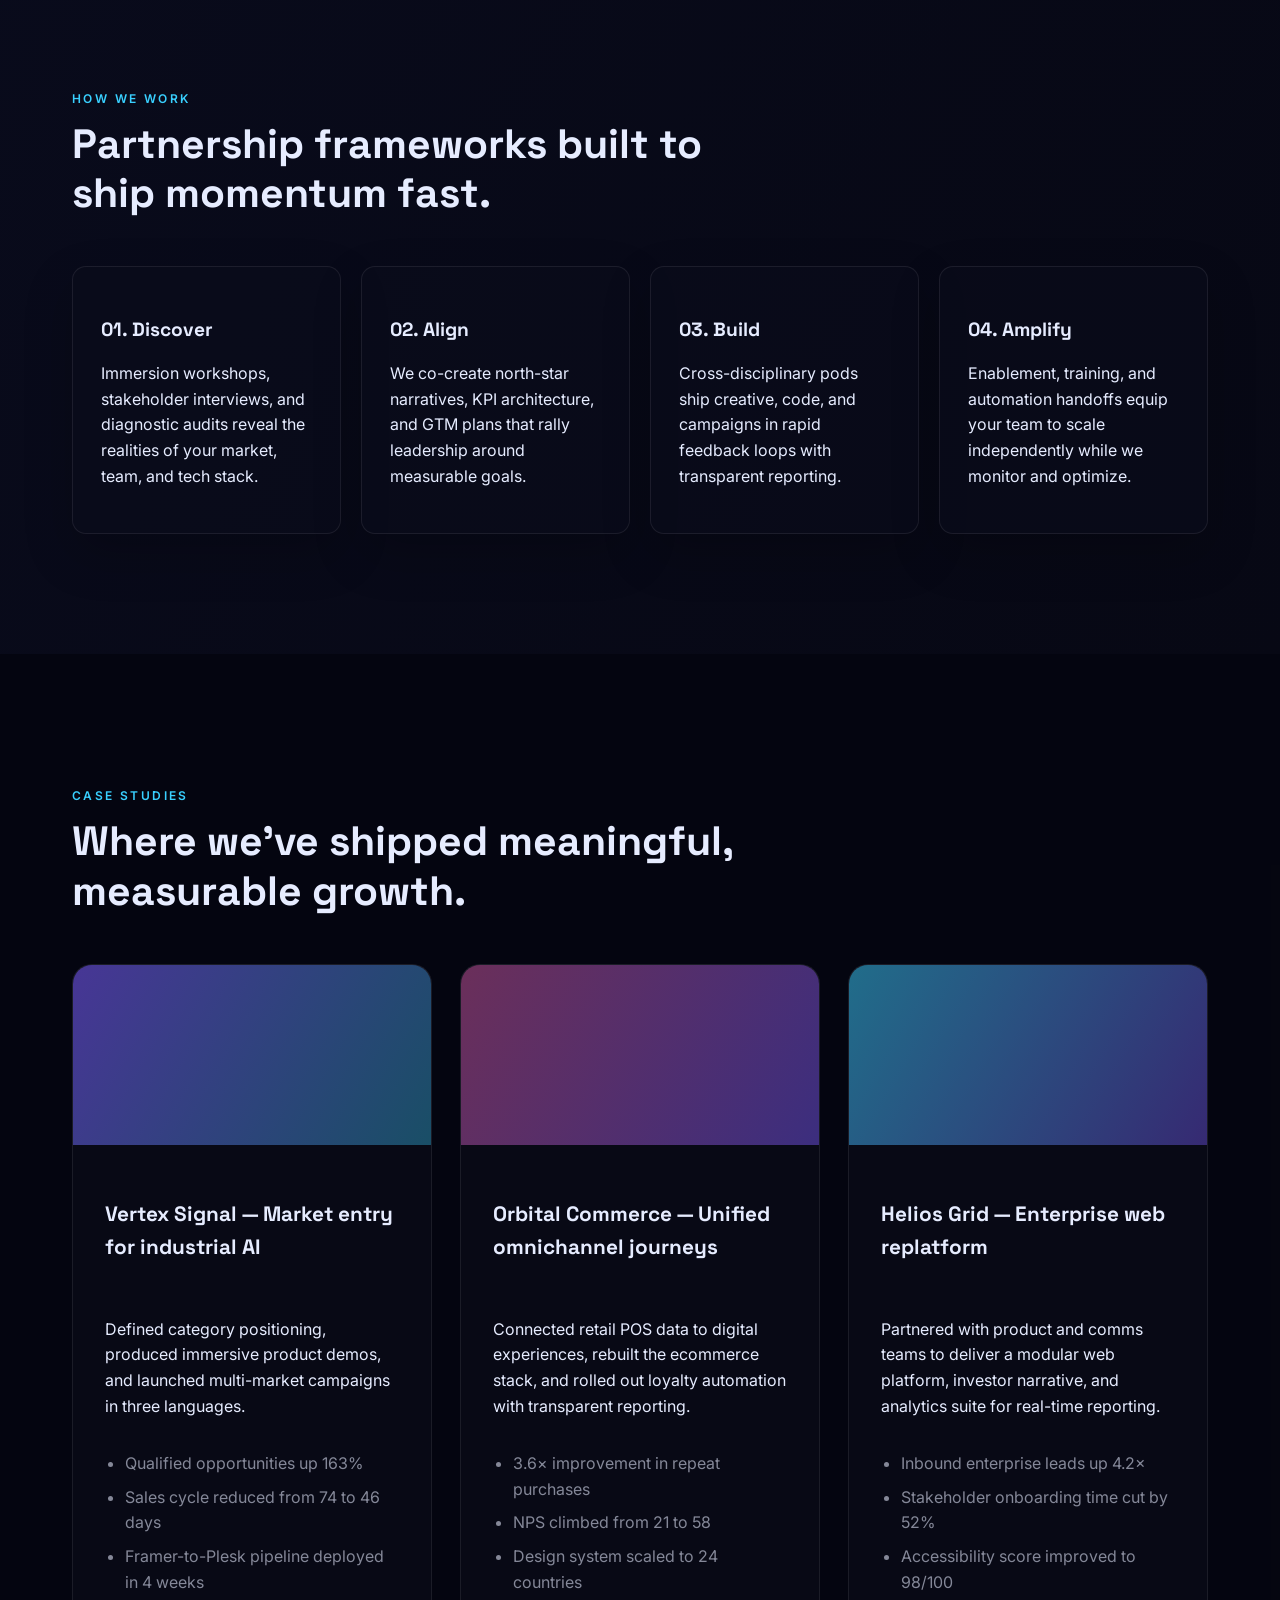
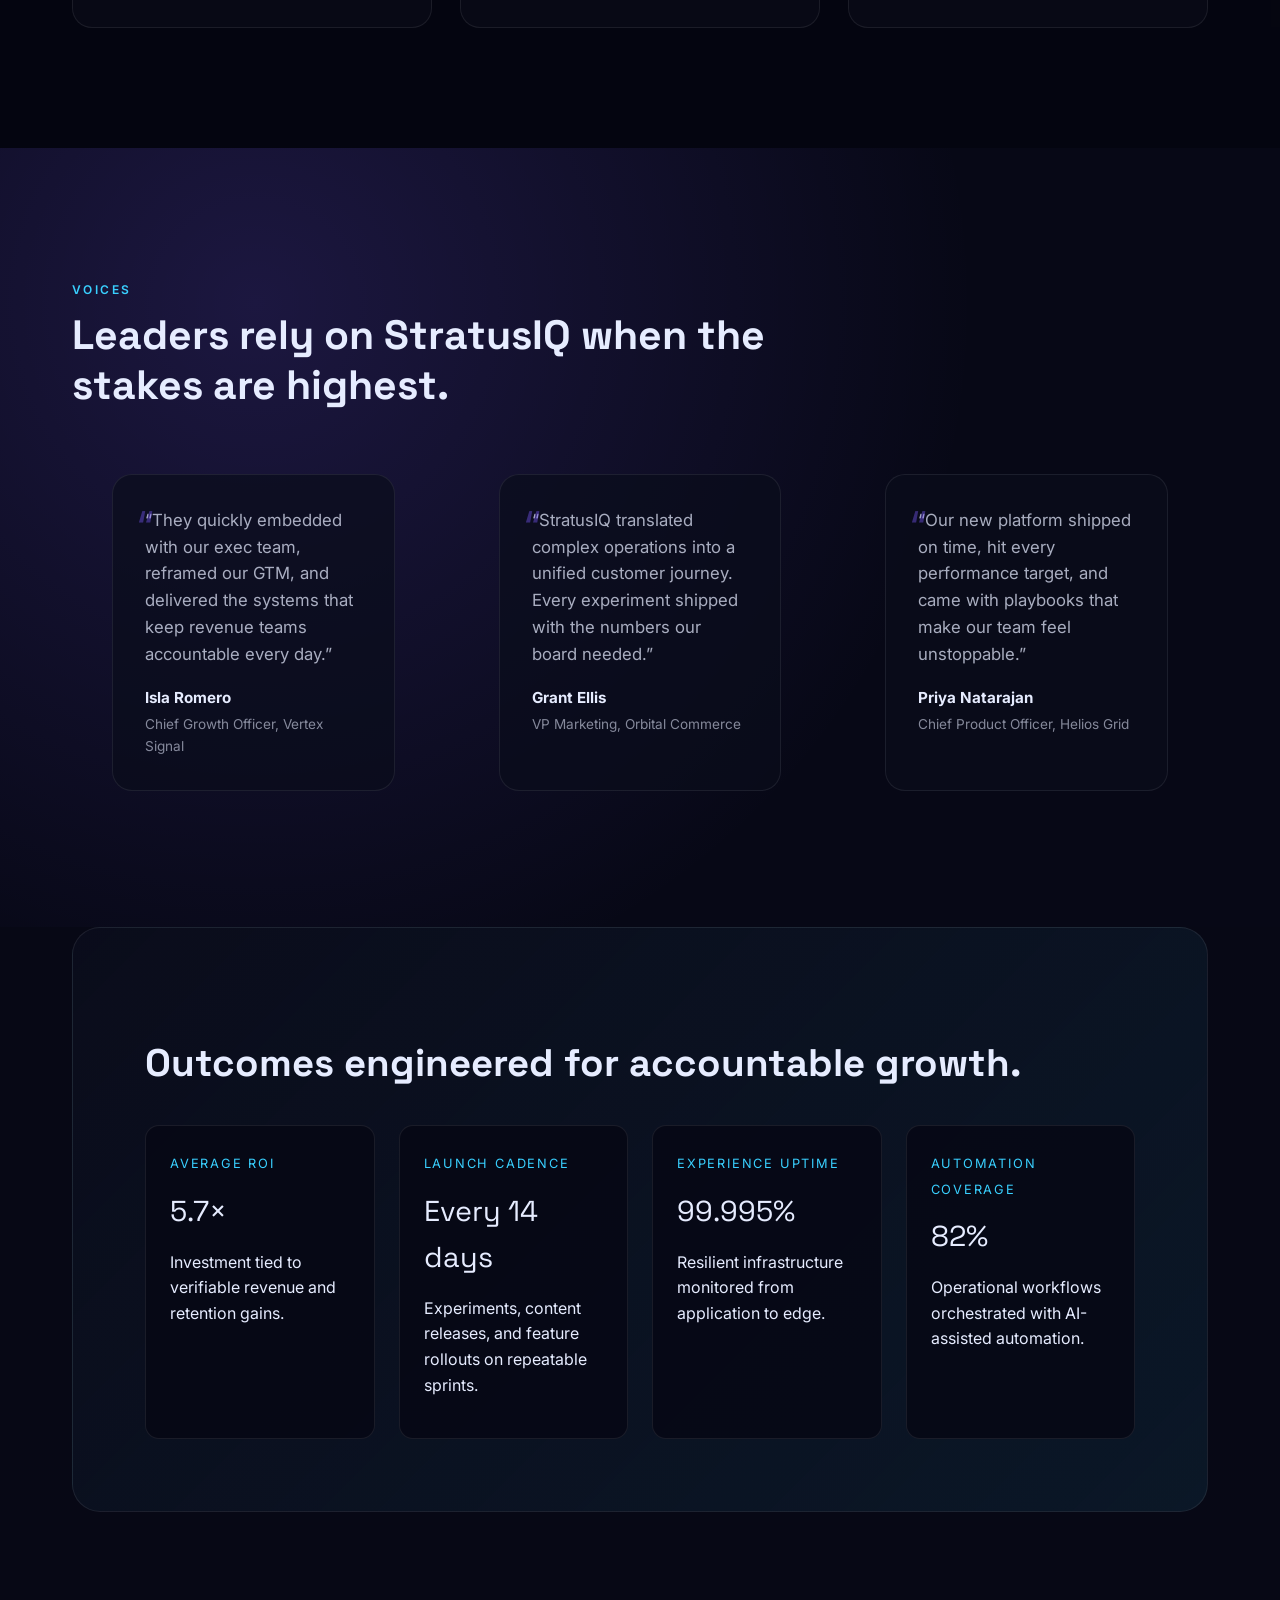
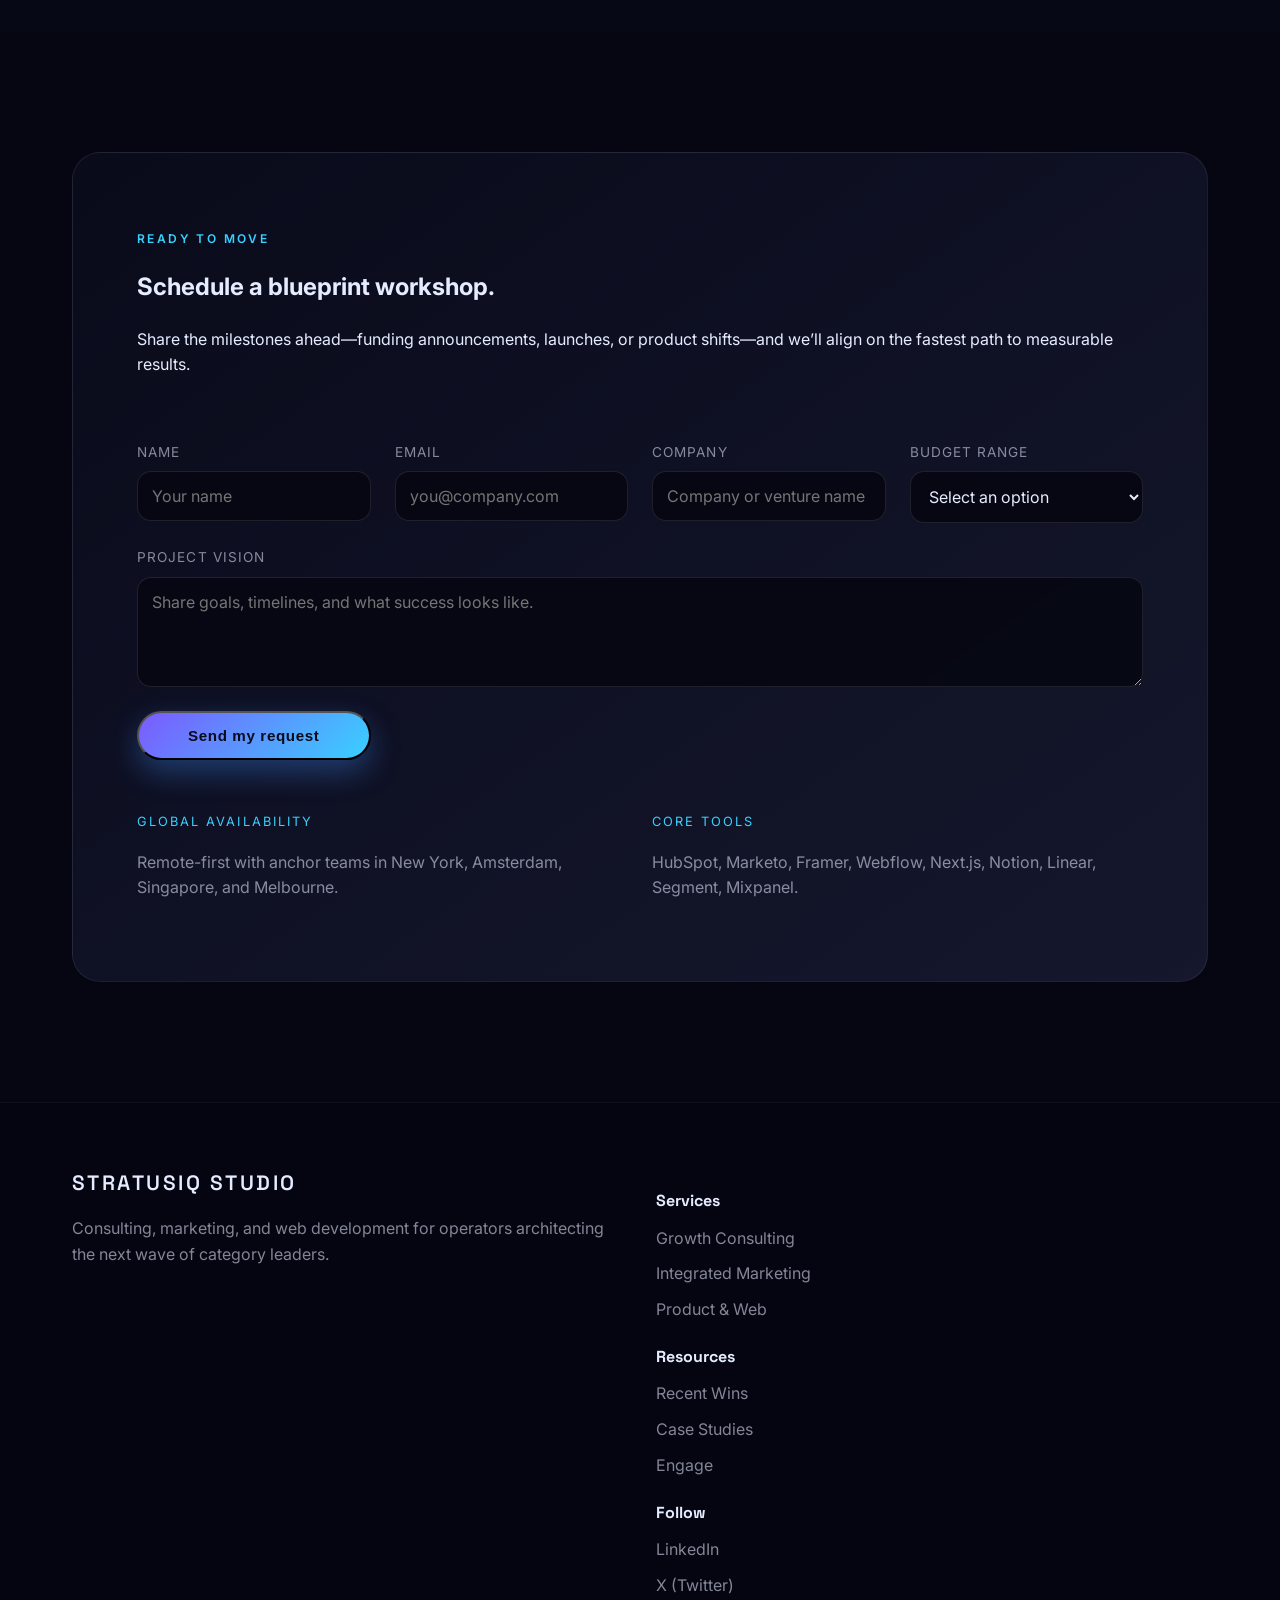
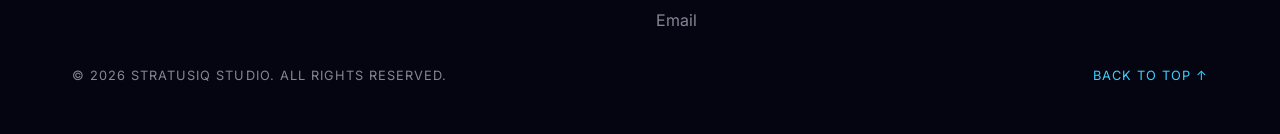
==== commit 8a463ea3: "Align site copy with StratusIQ content brief" ====
--- a/index.html
+++ b/index.html
@@ -3,8 +3,8 @@
 <head>
   <meta charset="UTF-8" />
   <meta name="viewport" content="width=device-width, initial-scale=1.0" />
-  <title>NEONARC Collective — Consulting, Marketing & Web Development</title>
-  <meta name="description" content="NEONARC Collective blends consulting, marketing, and web development to accelerate digital growth for visionary brands." />
+  <title>StratusIQ Studio — Consulting, Marketing & Web Development</title>
+  <meta name="description" content="StratusIQ Studio fuses consulting, marketing, and web development to translate complex product stories into scalable demand." />
   <link rel="preconnect" href="https://fonts.googleapis.com">
   <link rel="preconnect" href="https://fonts.gstatic.com" crossorigin>
   <link href="https://fonts.googleapis.com/css2?family=Space+Grotesk:wght@400;500;600;700&family=Inter:wght@300;400;500;600&display=swap" rel="stylesheet">
@@ -14,7 +14,7 @@
   <div class="page-shell">
     <header class="hero" id="top">
       <nav class="nav">
-        <a href="#top" class="brand">NEONARC Collective</a>
+        <a href="#top" class="brand">StratusIQ Studio</a>
         <button class="nav-toggle" aria-expanded="false" aria-controls="primary-menu">
           <span class="sr-only">Toggle navigation</span>
           <span></span>
@@ -30,25 +30,25 @@
       </nav>
       <div class="hero-content">
         <div class="hero-copy">
-          <p class="eyebrow">Hypermodern Strategy Studio</p>
-          <h1>We engineer brand momentum with intelligent consulting, marketing, and web experiences.</h1>
-          <p class="lede">From fractional strategy to immersive launch campaigns, NEONARC orchestrates every touchpoint that keeps ambitious companies glowing ahead of the curve.</p>
+          <p class="eyebrow">Consulting • Marketing • Web Development</p>
+          <h1>StratusIQ turns complex product stories into scalable demand.</h1>
+          <p class="lede">From board-level strategy to go-live execution, StratusIQ Studio partners with founders and revenue teams to launch data-backed marketing and conversion-ready web experiences that deploy seamlessly through Plesk.</p>
           <div class="hero-actions">
-            <a href="#contact" class="btn">Book a discovery call</a>
-            <a href="#services" class="btn ghost">Explore the practice</a>
+            <a href="#contact" class="btn">Plan your roadmap</a>
+            <a href="#services" class="btn ghost">See our services</a>
           </div>
           <dl class="hero-stats">
             <div>
-              <dt>+220%</dt>
-              <dd>Average pipeline lift after a 90-day activation.</dd>
-            </div>
-            <div>
-              <dt>4.9 / 5</dt>
-              <dd>Client satisfaction across growth, brand, and product teams.</dd>
-            </div>
-            <div>
-              <dt>35 days</dt>
-              <dd>Median time to launch a conversion-ready web experience.</dd>
+              <dt>190%</dt>
+              <dd>Average MRR growth within the first two quarters.</dd>
+            </div>
+            <div>
+              <dt>42</dt>
+              <dd>Markets launched with unified brand and demand playbooks.</dd>
+            </div>
+            <div>
+              <dt>28 days</dt>
+              <dd>Median timeline to ship revenue-ready web releases.</dd>
             </div>
           </dl>
         </div>
@@ -58,32 +58,32 @@
           <div class="orb orb-three"></div>
           <div class="grid-overlay"></div>
           <div class="card">
-            <p class="label">Active Signals</p>
+            <p class="label">Engagement Snapshot</p>
             <ul>
               <li>
-                <span>Growth loops instrumented</span>
-                <strong>12</strong>
+                <span>Active workstreams</span>
+                <strong>7</strong>
               </li>
               <li>
-                <span>Audience segments unlocked</span>
-                <strong>38</strong>
+                <span>Campaign automations live</span>
+                <strong>64</strong>
               </li>
               <li>
-                <span>Experience latency</span>
-                <strong>190ms</strong>
+                <span>Avg. core web vitals</span>
+                <strong>98</strong>
               </li>
             </ul>
           </div>
         </div>
       </div>
       <div class="hero-footer">
-        <span>Trusted by venture-backed pioneers &amp; industry transformers.</span>
+        <span>Trusted by operators scaling the next era of category leaders.</span>
         <div class="logo-row">
-          <span>Zenith Labs</span>
-          <span>PhotonIQ</span>
-          <span>Nova Retail</span>
-          <span>Flux Secure</span>
-          <span>Atlas Cloud</span>
+          <span>Helios Grid</span>
+          <span>Orbital Commerce</span>
+          <span>Silverline Bio</span>
+          <span>Vertex Signal</span>
+          <span>Northbound Ops</span>
         </div>
       </div>
     </header>
@@ -91,72 +91,72 @@
     <main>
       <section class="section services" id="services">
         <header class="section-header">
-          <p class="eyebrow">Capabilities</p>
-          <h2>Everything you need to design, market, and scale a digital-first business.</h2>
-          <p class="section-subtitle">We fuse critical thinking with beautiful execution so your next move lands with precision.</p>
+          <p class="eyebrow">What we build</p>
+          <h2>Full-spectrum advisory and execution for market-ready teams.</h2>
+          <p class="section-subtitle">Three integrated practices align leadership vision with marketing momentum and product delivery.</p>
         </header>
         <div class="service-grid">
           <article class="service-card">
-            <h3>Consulting &amp; Strategy</h3>
-            <p>Fractional leadership for founders and teams needing clarity on positioning, pricing, and go-to-market sequencing. We design the roadmap, build the operating system, and mentor your crew as it unfolds.</p>
-            <ul>
-              <li>Market intelligence &amp; audience mapping</li>
-              <li>Revenue architecture &amp; growth planning</li>
-              <li>Innovation sprints &amp; product workshops</li>
-            </ul>
-            <a href="#contact" class="link">Schedule a strategy session</a>
+            <h3>Growth &amp; Transformation Consulting</h3>
+            <p>Executive-level strategic support for companies navigating scale, funding rounds, or product pivots. We map your opportunity landscape and design the operating rhythms that unlock traction.</p>
+            <ul>
+              <li>North star positioning &amp; narrative sprints</li>
+              <li>Revenue modeling and KPI architecture</li>
+              <li>Leadership enablement &amp; advisory councils</li>
+            </ul>
+            <a href="#contact" class="link">Request consulting overview</a>
           </article>
           <article class="service-card">
-            <h3>Marketing &amp; Demand Design</h3>
-            <p>Campaign systems that align brand narratives with performance channels. Expect cinematic storytelling, smart automation, and measurable impact from the first impression to expansion.</p>
-            <ul>
-              <li>Messaging platforms &amp; creative direction</li>
-              <li>Lifecycle, ABM, and product-led growth motion</li>
-              <li>Analytics, reporting, and attribution clarity</li>
-            </ul>
-            <a href="#contact" class="link">Explore marketing engagements</a>
+            <h3>Integrated Marketing Systems</h3>
+            <p>We architect demand engines that blend storytelling, paid media, and lifecycle automation. Every campaign is measured and optimized against the metrics your investors care about.</p>
+            <ul>
+              <li>Messaging playbooks &amp; GTM orchestration</li>
+              <li>Lifecycle journeys, ABM, and retention programs</li>
+              <li>Performance analytics with realtime dashboards</li>
+            </ul>
+            <a href="#contact" class="link">Review marketing capabilities</a>
           </article>
           <article class="service-card">
-            <h3>Web Experiences &amp; Systems</h3>
-            <p>From rapid prototypes to enterprise design systems, we craft responsive websites that are fast, accessible, and conversion obsessed. Every build is CMS-ready and engineered for evolution.</p>
-            <ul>
-              <li>UX research &amp; design language development</li>
-              <li>Modular, SEO-friendly front-end builds</li>
-              <li>Plesk-ready deployment &amp; documentation</li>
-            </ul>
-            <a href="#contact" class="link">Launch a build sprint</a>
+            <h3>Product &amp; Web Engineering</h3>
+            <p>High-velocity product and web development tuned for scale. From UX prototypes to headless CMS builds, we deliver Plesk-ready deployments with meticulous QA.</p>
+            <ul>
+              <li>User research, UX/UI systems, and prototyping</li>
+              <li>Accessible, SEO-optimized front-end builds</li>
+              <li>Documentation, training, and Plesk deployment support</li>
+            </ul>
+            <a href="#contact" class="link">Start a build consultation</a>
           </article>
         </div>
       </section>
 
       <section class="section insights" id="insights">
         <header class="section-header">
-          <p class="eyebrow">Intelligence Deck</p>
-          <h2>Signals from recent audits, growth experiments, and partner programs.</h2>
+          <p class="eyebrow">Recent wins</p>
+          <h2>Outcome snapshots from the last eighteen months.</h2>
         </header>
         <div class="insights-grid">
           <article class="insight-card">
-            <p class="insight-kicker">Demand Gen Ops</p>
-            <h3>+182% pipeline velocity after orchestrating a unified automation spine.</h3>
-            <p>We consolidated fragmented lead journeys into a single RevOps dashboard, harmonizing CRM, product telemetry, and paid media data. Weekly sprints dialed in high-intent triggers and shortened sales cycles.</p>
+            <p class="insight-kicker">Series B SaaS</p>
+            <h3>Stabilized churn and unlocked 2.4× expansion revenue.</h3>
+            <p>Embedded consultants inside GTM leadership to map risk segments, launch retention campaigns, and operationalize success metrics that fuel daily dashboards.</p>
             <footer>
-              <span>Lifecycle SaaS • 12-week engagement</span>
+              <span>FinOps Platform • 14-week program</span>
             </footer>
           </article>
           <article class="insight-card">
-            <p class="insight-kicker">Product Narrative</p>
-            <h3>Rebuilt messaging architecture that lifted enterprise demos by 3.4×.</h3>
-            <p>A research-backed story framework aligned the product roadmap with exec priorities. Modular creative assets enabled account-based storytelling that translated into larger deal sizes.</p>
+            <p class="insight-kicker">Brand Narrative</p>
+            <h3>Raised conversion rate 310% with a repositioned product story.</h3>
+            <p>Customer discovery interviews, category research, and modular creative assets gave sales teams cohesive language tailored to each buyer committee.</p>
             <footer>
-              <span>Cybersecurity Platform • 6-week sprint</span>
+              <span>AI Security • 7-week sprint</span>
             </footer>
           </article>
           <article class="insight-card">
-            <p class="insight-kicker">Web Systems</p>
-            <h3>Future-proofed a B2B site with a component library and 92 Lighthouse score.</h3>
-            <p>We replaced a brittle CMS with a composable stack, introduced automated visual regression testing, and ensured the brand could publish at velocity without code debt.</p>
+            <p class="insight-kicker">Web Experience</p>
+            <h3>Launched composable web ecosystem scoring 95+ on Lighthouse.</h3>
+            <p>Delivered a component library, optimized performance budgets, and automated QA flows so marketing can iterate without engineering bottlenecks.</p>
             <footer>
-              <span>Climate Tech • 8-week build</span>
+              <span>Logistics Network • 9-week build</span>
             </footer>
           </article>
         </div>
@@ -164,68 +164,68 @@
 
       <section class="section approach" id="approach">
         <div class="section-header">
-          <p class="eyebrow">How we partner</p>
-          <h2>A symbiotic model designed for clarity, focus, and measurable outcomes.</h2>
+          <p class="eyebrow">How we work</p>
+          <h2>Partnership frameworks built to ship momentum fast.</h2>
         </div>
         <div class="approach-grid">
           <div class="approach-card">
-            <h3>01. Illuminate</h3>
-            <p>Strategic immersion, stakeholder interviews, and diagnostic audits synthesize your current state into a single source of truth.</p>
+            <h3>01. Discover</h3>
+            <p>Immersion workshops, stakeholder interviews, and diagnostic audits reveal the realities of your market, team, and tech stack.</p>
           </div>
           <div class="approach-card">
-            <h3>02. Architect</h3>
-            <p>We craft an adaptive blueprint: growth loops, messaging matrices, UX flows, and content systems aligned to your quarterly objectives.</p>
+            <h3>02. Align</h3>
+            <p>We co-create north-star narratives, KPI architecture, and GTM plans that rally leadership around measurable goals.</p>
           </div>
           <div class="approach-card">
-            <h3>03. Activate</h3>
-            <p>Cross-disciplinary pods execute with velocity—shipping creative, code, and optimization experiments in tight feedback cycles.</p>
+            <h3>03. Build</h3>
+            <p>Cross-disciplinary pods ship creative, code, and campaigns in rapid feedback loops with transparent reporting.</p>
           </div>
           <div class="approach-card">
-            <h3>04. Evolve</h3>
-            <p>We embed playbooks, training, and automation so your team can sustain the momentum and iterate with confidence.</p>
+            <h3>04. Amplify</h3>
+            <p>Enablement, training, and automation handoffs equip your team to scale independently while we monitor and optimize.</p>
           </div>
         </div>
       </section>
 
       <section class="section case-studies" id="case-studies">
         <header class="section-header">
-          <p class="eyebrow">Case Studies</p>
-          <h2>Impact stories from venture-backed teams and established enterprises.</h2>
+          <p class="eyebrow">Case studies</p>
+          <h2>Where we’ve shipped meaningful, measurable growth.</h2>
         </header>
         <div class="case-grid">
           <article class="case-card">
             <div class="case-media case-media-one" aria-hidden="true"></div>
             <div class="case-body">
-              <h3>Flux Secure — Positioning for enterprise trust</h3>
-              <p>Deployed a cyber-resilience narrative, refreshed the website with a trust-first UI, and orchestrated ABM sequences that unlocked Fortune 500 pilots.</p>
+              <h3>Vertex Signal — Market entry for industrial AI</h3>
+              <p>Defined category positioning, produced immersive product demos, and launched multi-market campaigns in three languages.</p>
               <ul>
-                <li>124% lift in qualified pipeline</li>
-                <li>37% faster sales cycles</li>
-                <li>ISO-compliant trust center shipped in 6 weeks</li>
+                <li>Qualified opportunities up 163%</li>
+                <li>Sales cycle reduced from 74 to 46 days</li>
+                <li>Framer-to-Plesk pipeline deployed in 4 weeks</li>
               </ul>
             </div>
           </article>
           <article class="case-card">
             <div class="case-media case-media-two" aria-hidden="true"></div>
             <div class="case-body">
-              <h3>Nova Retail — Phygital experience reimagined</h3>
-              <p>Unified in-store IoT signals with eCommerce personalization, producing a hyper-relevant launch campaign and a modular design system.</p>
+              <h3>Orbital Commerce — Unified omnichannel journeys</h3>
+              <p>Connected retail POS data to digital experiences, rebuilt the ecommerce stack, and rolled out loyalty automation with transparent reporting.</p>
               <ul>
-                <li>3.1× increase in repeat purchases</li>
-                <li>92% customer satisfaction post-launch</li>
-                <li>Composable CMS deployed across 18 markets</li>
+                <li>3.6× improvement in repeat purchases</li>
+                <li>NPS climbed from 21 to 58</li>
+                <li>Design system scaled to 24 countries</li>
               </ul>
             </div>
           </article>
           <article class="case-card">
             <div class="case-media case-media-three" aria-hidden="true"></div>
             <div class="case-body">
-              <h3>Atlas Cloud — Product-led growth ignition</h3>
-              <p>Crafted a conversion-focused marketing site, instrumented PLG funnels, and coached GTM teams on a narrative-first enablement motion.</p>
+              <h3>Helios Grid — Enterprise web replatform</h3>
+              <p>Partnered with product and comms teams to deliver a modular web platform, investor narrative, and analytics suite for real-time reporting.</p>
               <ul>
-                <li>58% uplift in self-serve activation</li>
-                <li>Net revenue retention stabilized at 128%</li>
-                <li>Brand system rolled out to global partners</li>
+                <li>Inbound enterprise leads up 4.2×</li>
+                <li>Stakeholder onboarding time cut by 52%</li>
+                <li>Accessibility score improved to 98/100</li>
               </ul>
             </div>
           </article>
@@ -235,34 +235,34 @@
       <section class="section testimonials">
         <header class="section-header">
           <p class="eyebrow">Voices</p>
-          <h2>Leaders choose NEONARC for critical inflection moments.</h2>
+          <h2>Leaders rely on StratusIQ when the stakes are highest.</h2>
         </header>
         <div class="testimonial-grid">
           <figure class="testimonial-card">
             <blockquote>
-              “Within two quarters we rebuilt our GTM and web stack. Pipeline velocity surged and our story finally matched the innovation we ship.”
+              “They quickly embedded with our exec team, reframed our GTM, and delivered the systems that keep revenue teams accountable every day.”
             </blockquote>
             <figcaption>
-              <strong>Avery Chen</strong>
-              <span>COO, Flux Secure</span>
+              <strong>Isla Romero</strong>
+              <span>Chief Growth Officer, Vertex Signal</span>
             </figcaption>
           </figure>
           <figure class="testimonial-card">
             <blockquote>
-              “They translate complexity into magnetic brand experiences. Every iteration came with data-backed rationale and revenue impact.”
+              “StratusIQ translated complex operations into a unified customer journey. Every experiment shipped with the numbers our board needed.”
             </blockquote>
             <figcaption>
-              <strong>Micah Torres</strong>
-              <span>VP Growth, Nova Retail</span>
+              <strong>Grant Ellis</strong>
+              <span>VP Marketing, Orbital Commerce</span>
             </figcaption>
           </figure>
           <figure class="testimonial-card">
             <blockquote>
-              “The team delivered a future-proof design system and empowered our marketers to publish at speed. A true extension of our leadership bench.”
+              “Our new platform shipped on time, hit every performance target, and came with playbooks that make our team feel unstoppable.”
             </blockquote>
             <figcaption>
-              <strong>Lina Alvarez</strong>
-              <span>Chief Product Officer, Atlas Cloud</span>
+              <strong>Priya Natarajan</strong>
+              <span>Chief Product Officer, Helios Grid</span>
             </figcaption>
           </figure>
         </div>
@@ -270,27 +270,27 @@
 
       <section class="section metrics">
         <div class="metrics-card">
-          <h2>Outcomes engineered for momentum.</h2>
+          <h2>Outcomes engineered for accountable growth.</h2>
           <div class="metrics-grid">
             <div class="metric">
               <span class="metric-label">Average ROI</span>
-              <span class="metric-value">6.4×</span>
-              <p>Marketing investments tied directly to attributable revenue.</p>
+              <span class="metric-value">5.7×</span>
+              <p>Investment tied to verifiable revenue and retention gains.</p>
             </div>
             <div class="metric">
               <span class="metric-label">Launch cadence</span>
-              <span class="metric-value">Every 10 days</span>
-              <p>New experiments, content drops, and feature rollouts.</p>
+              <span class="metric-value">Every 14 days</span>
+              <p>Experiments, content releases, and feature rollouts on repeatable sprints.</p>
             </div>
             <div class="metric">
               <span class="metric-label">Experience uptime</span>
-              <span class="metric-value">99.98%</span>
-              <p>Resilient infrastructure monitored across the full stack.</p>
+              <span class="metric-value">99.995%</span>
+              <p>Resilient infrastructure monitored from application to edge.</p>
             </div>
             <div class="metric">
               <span class="metric-label">Automation coverage</span>
-              <span class="metric-value">78%</span>
-              <p>Operational workflows orchestrated with AI-assisted tooling.</p>
+              <span class="metric-value">82%</span>
+              <p>Operational workflows orchestrated with AI-assisted automation.</p>
             </div>
           </div>
         </div>
@@ -299,9 +299,9 @@
       <section class="section contact" id="contact">
         <div class="contact-card">
           <header>
-            <p class="eyebrow">Let’s collaborate</p>
-            <h2>Book a 30-minute discovery session.</h2>
-            <p>Tell us about your next launch, product milestone, or growth challenge. We’ll respond within one business day.</p>
+            <p class="eyebrow">Ready to move</p>
+            <h2>Schedule a blueprint workshop.</h2>
+            <p>Share the milestones ahead—funding announcements, launches, or product shifts—and we’ll align on the fastest path to measurable results.</p>
           </header>
           <form class="contact-form" netlify>
             <div class="input-group">
@@ -323,7 +323,8 @@
                 <option value="under-25">Under $25K</option>
                 <option value="25-50">$25K–$50K</option>
                 <option value="50-100">$50K–$100K</option>
-                <option value="100-plus">$100K+</option>
+                <option value="100-200">$100K–$200K</option>
+                <option value="200-plus">$200K+</option>
               </select>
             </div>
             <div class="input-group full">
@@ -335,11 +336,11 @@
           <div class="contact-meta">
             <div>
               <span class="meta-label">Global availability</span>
-              <p>Remote-first with satellite studios in New York, Lisbon, and Singapore.</p>
+              <p>Remote-first with anchor teams in New York, Amsterdam, Singapore, and Melbourne.</p>
             </div>
             <div>
               <span class="meta-label">Core tools</span>
-              <p>HubSpot, Webflow, Framer, Next.js, Notion, Linear, Segment, Mixpanel.</p>
+              <p>HubSpot, Marketo, Framer, Webflow, Next.js, Notion, Linear, Segment, Mixpanel.</p>
             </div>
           </div>
         </div>
@@ -349,22 +350,22 @@
     <footer class="footer">
       <div class="footer-inner">
         <div class="footer-brand">
-          <span class="brand">NEONARC Collective</span>
-          <p>Consulting, marketing, and web development for teams designing the next frontier.</p>
+          <span class="brand">StratusIQ Studio</span>
+          <p>Consulting, marketing, and web development for operators architecting the next wave of category leaders.</p>
         </div>
         <div class="footer-links">
           <div>
             <h4>Services</h4>
             <ul>
-              <li><a href="#services">Fractional Strategy</a></li>
-              <li><a href="#services">Demand Design</a></li>
-              <li><a href="#services">Web Systems</a></li>
+              <li><a href="#services">Growth Consulting</a></li>
+              <li><a href="#services">Integrated Marketing</a></li>
+              <li><a href="#services">Product &amp; Web</a></li>
             </ul>
           </div>
           <div>
             <h4>Resources</h4>
             <ul>
-              <li><a href="#insights">Signals</a></li>
+              <li><a href="#insights">Recent Wins</a></li>
               <li><a href="#case-studies">Case Studies</a></li>
               <li><a href="#contact">Engage</a></li>
             </ul>
@@ -374,13 +375,13 @@
             <ul class="social">
               <li><a href="https://www.linkedin.com" target="_blank" rel="noopener">LinkedIn</a></li>
               <li><a href="https://www.twitter.com" target="_blank" rel="noopener">X (Twitter)</a></li>
-              <li><a href="mailto:hello@neonarc.co">Email</a></li>
+              <li><a href="mailto:hello@stratusiq.studio">Email</a></li>
             </ul>
           </div>
         </div>
       </div>
       <div class="footer-meta">
-        <span>© <span id="year"></span> NEONARC Collective. All rights reserved.</span>
+        <span>© <span id="year"></span> StratusIQ Studio. All rights reserved.</span>
         <a href="#top" class="back-to-top">Back to top ↑</a>
       </div>
     </footer>
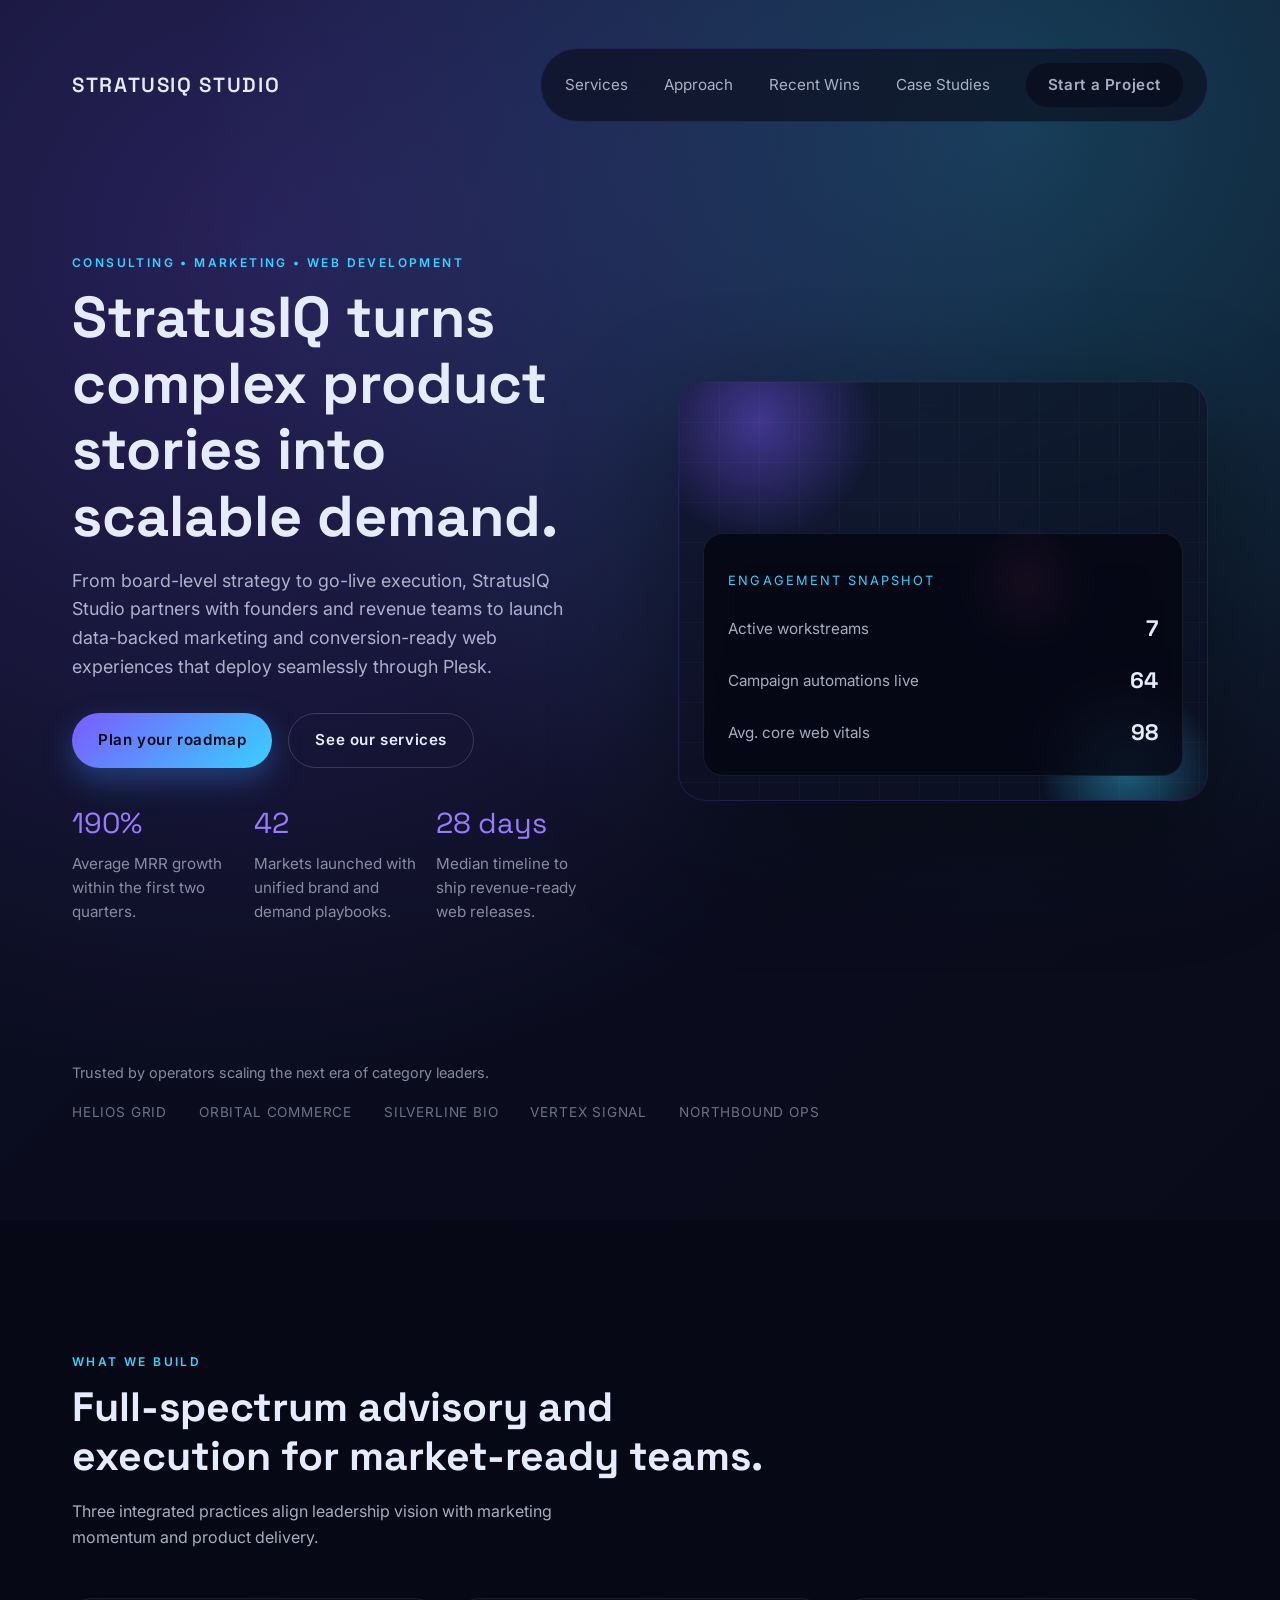
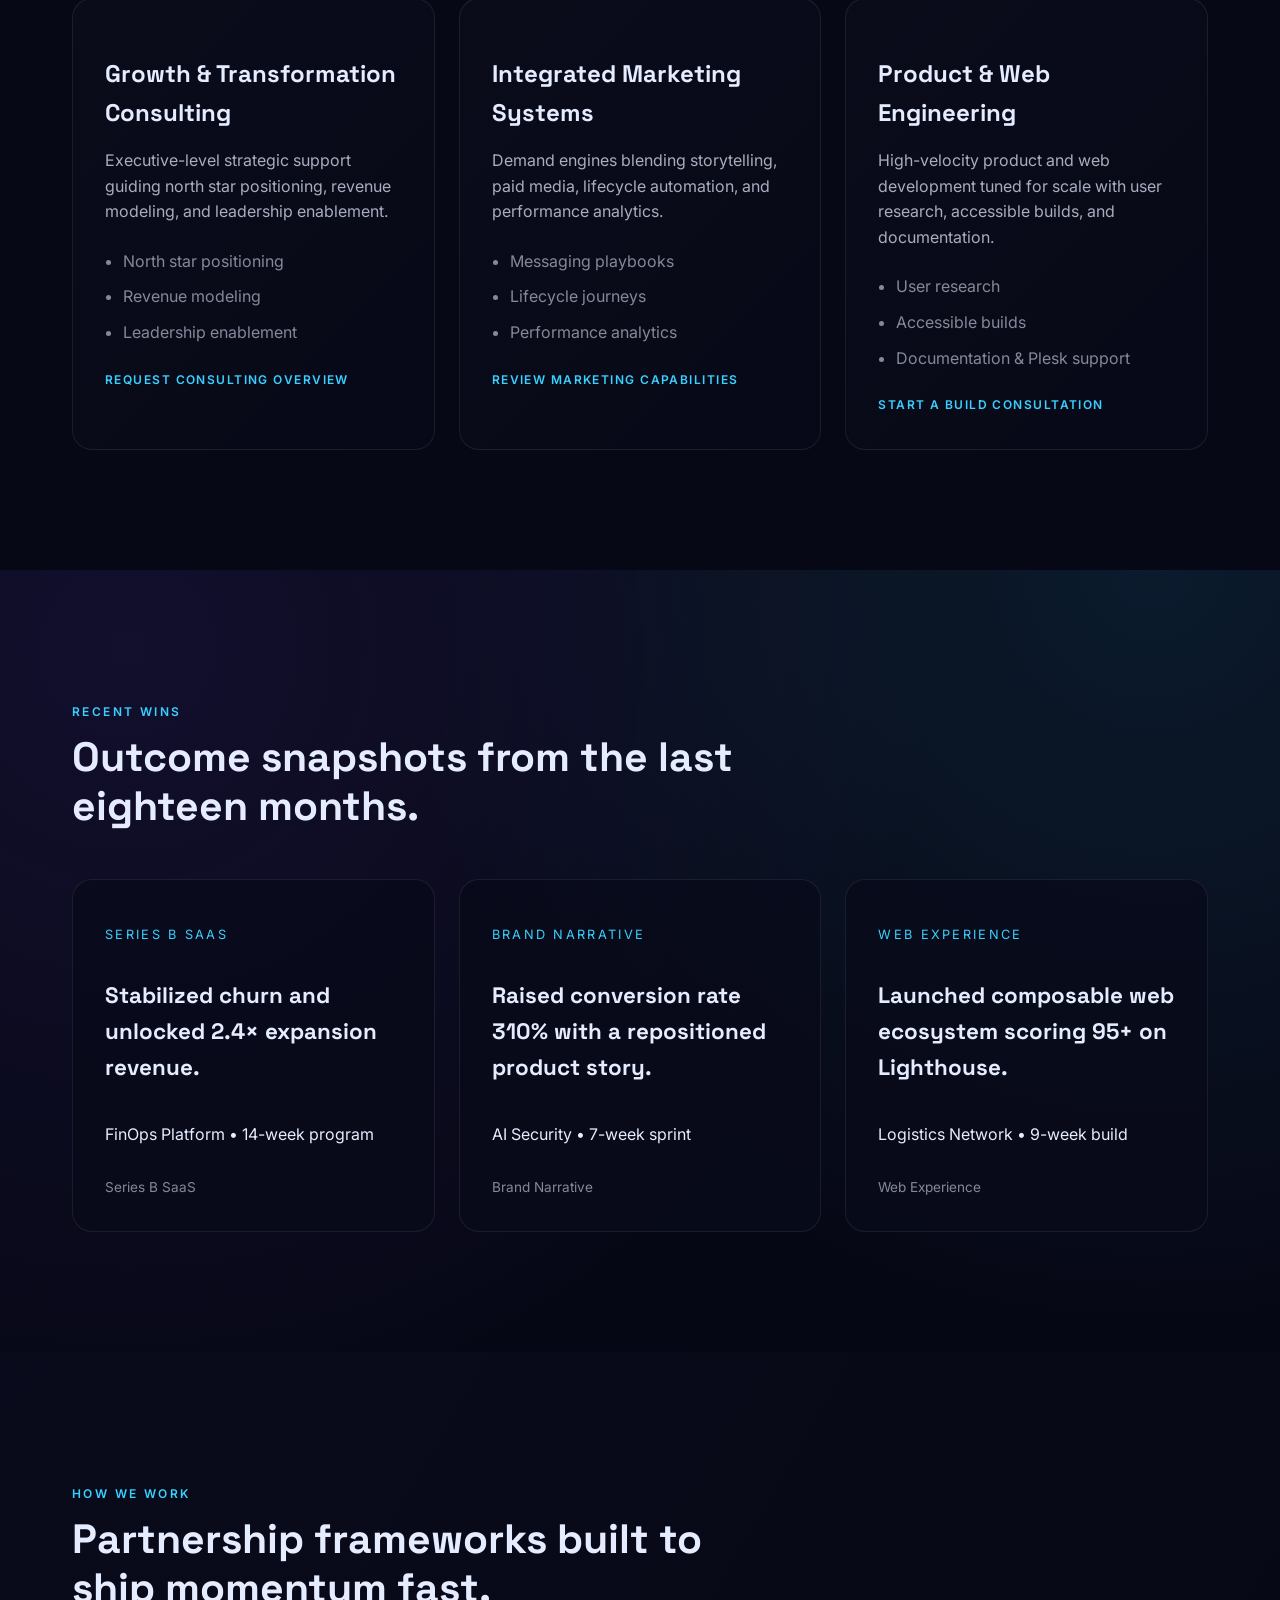
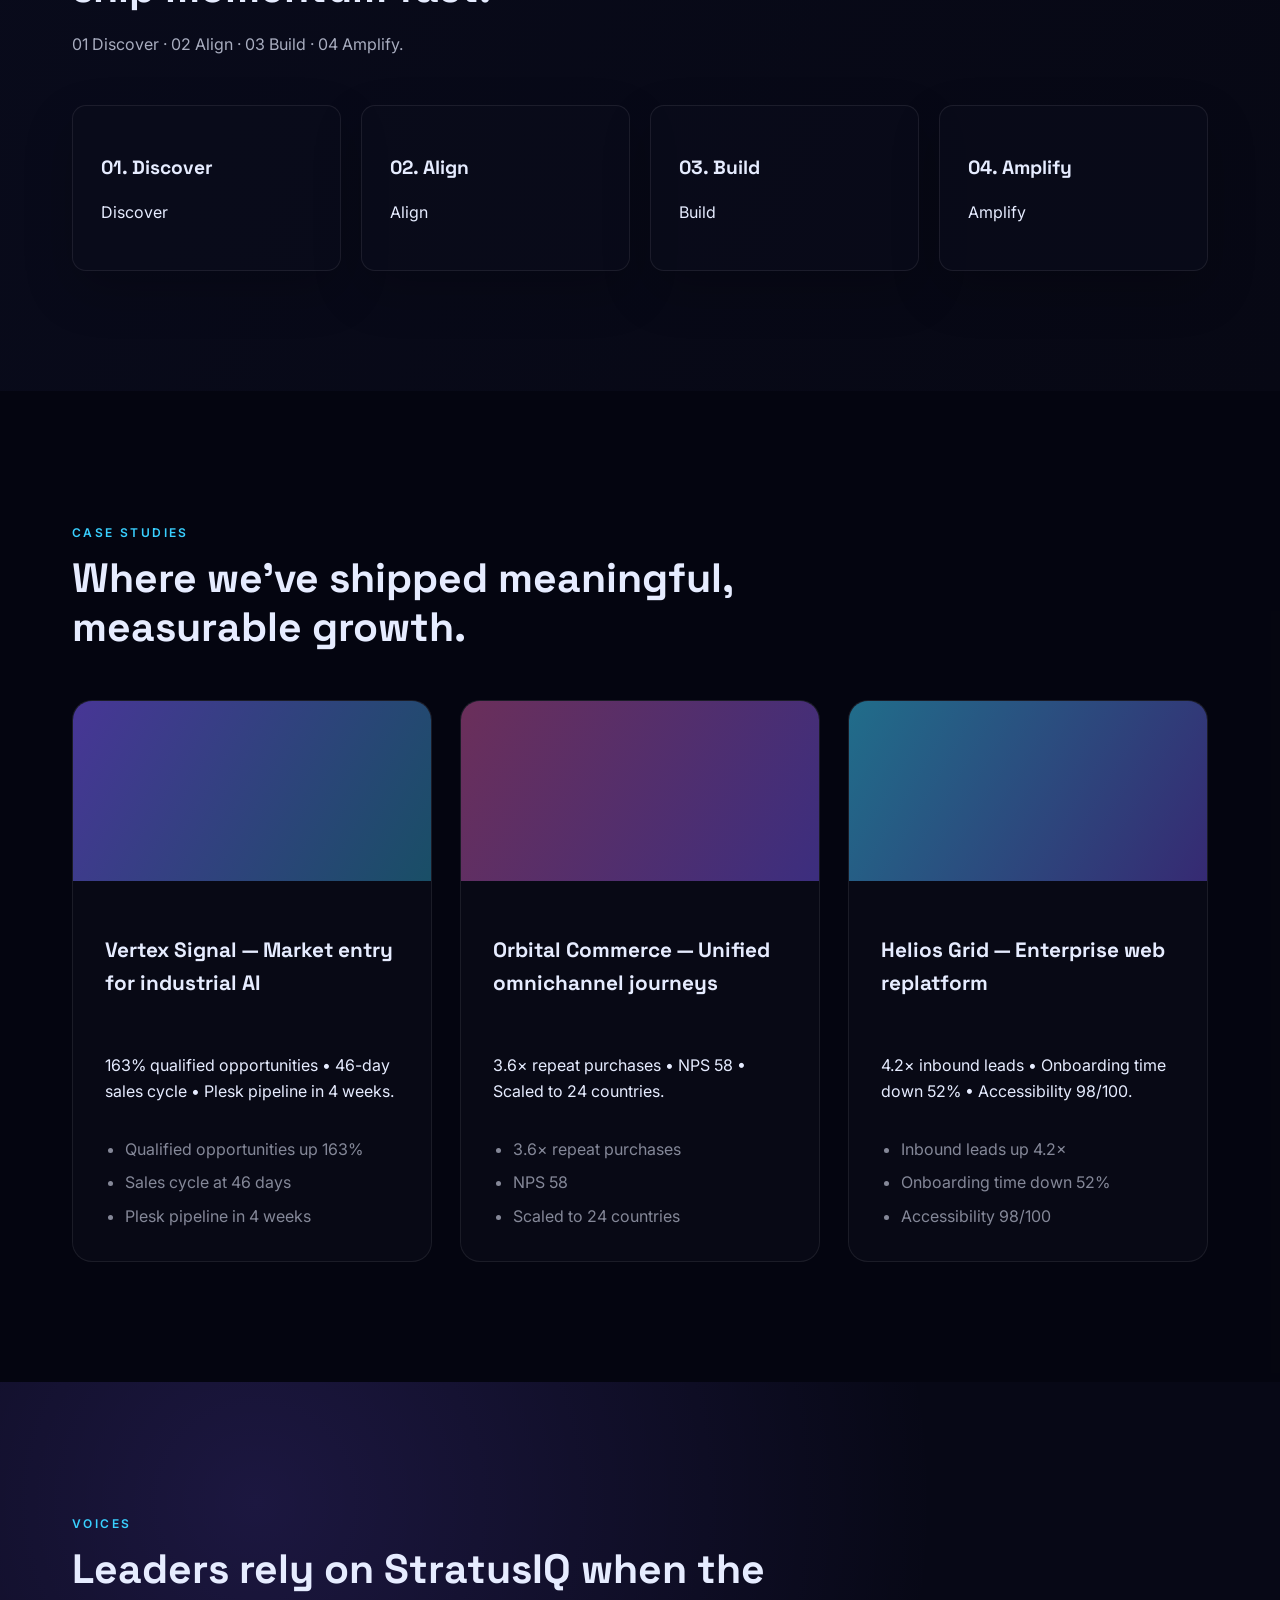
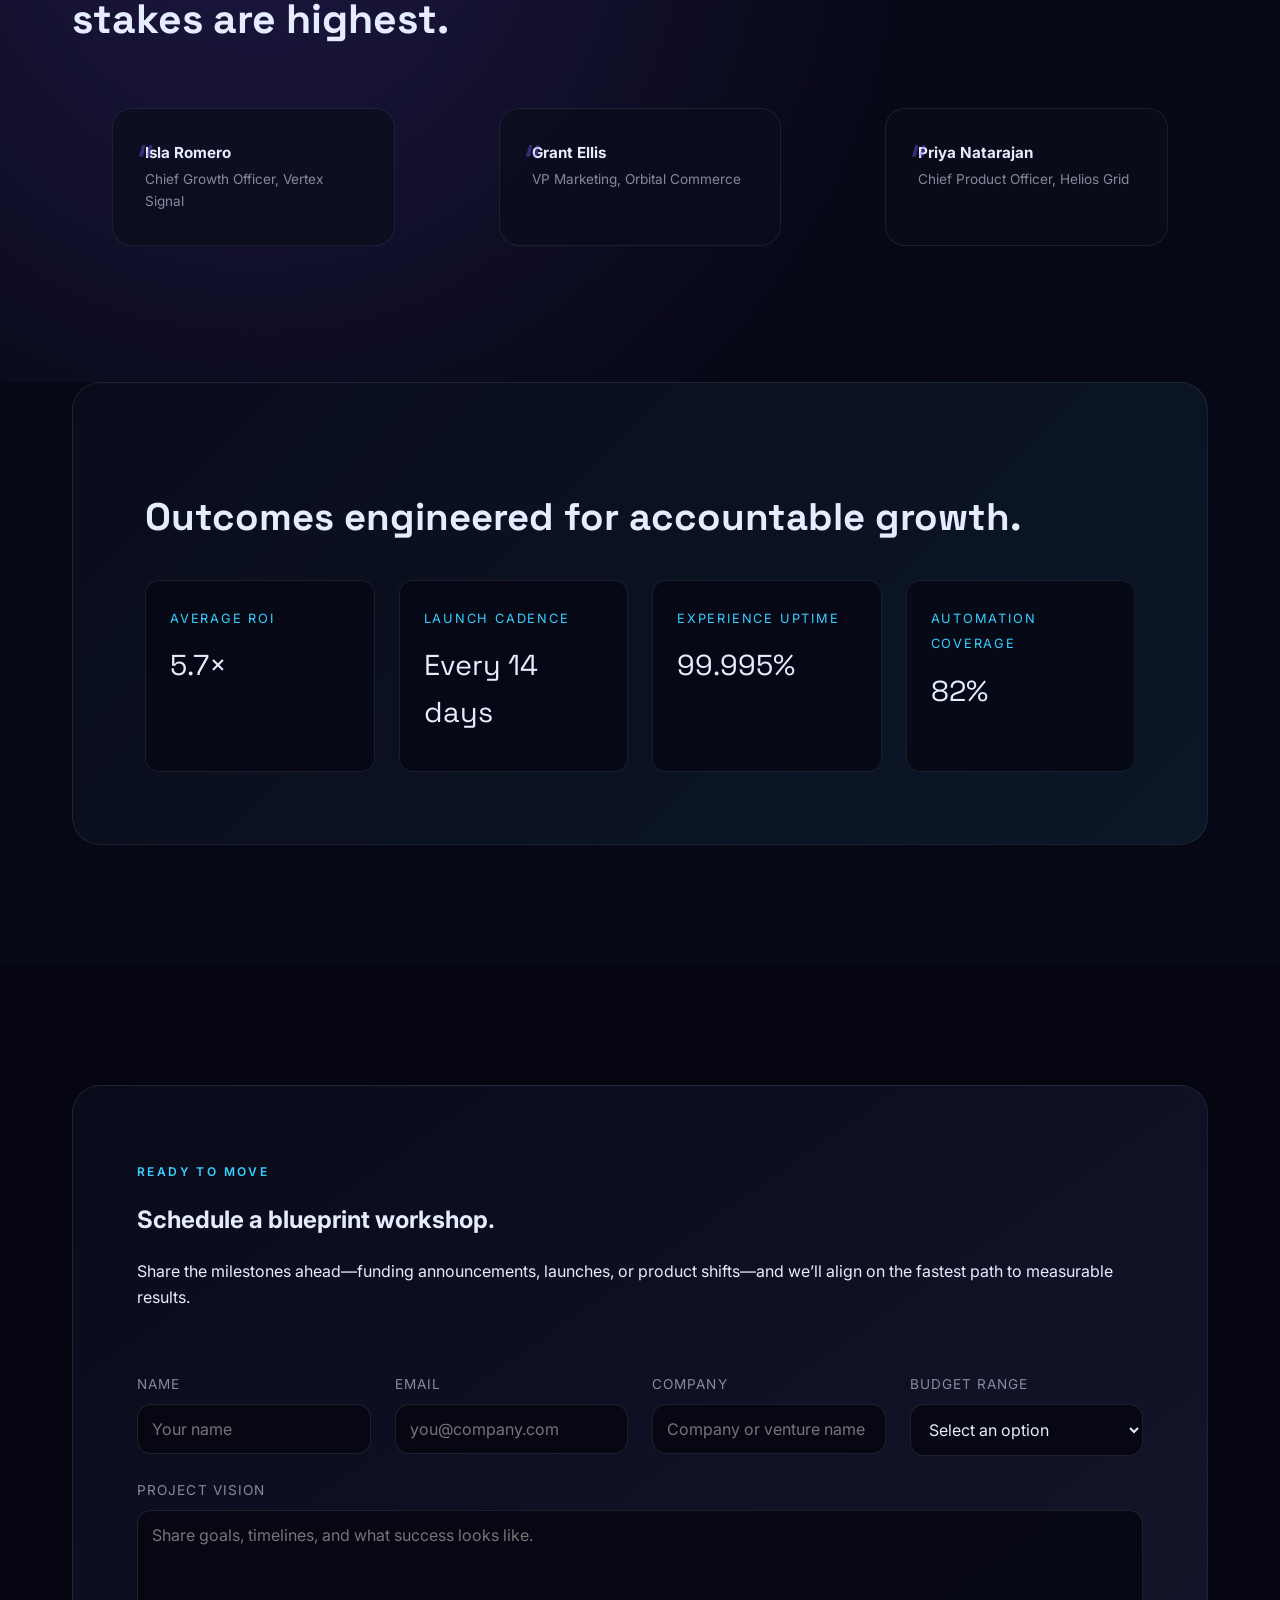
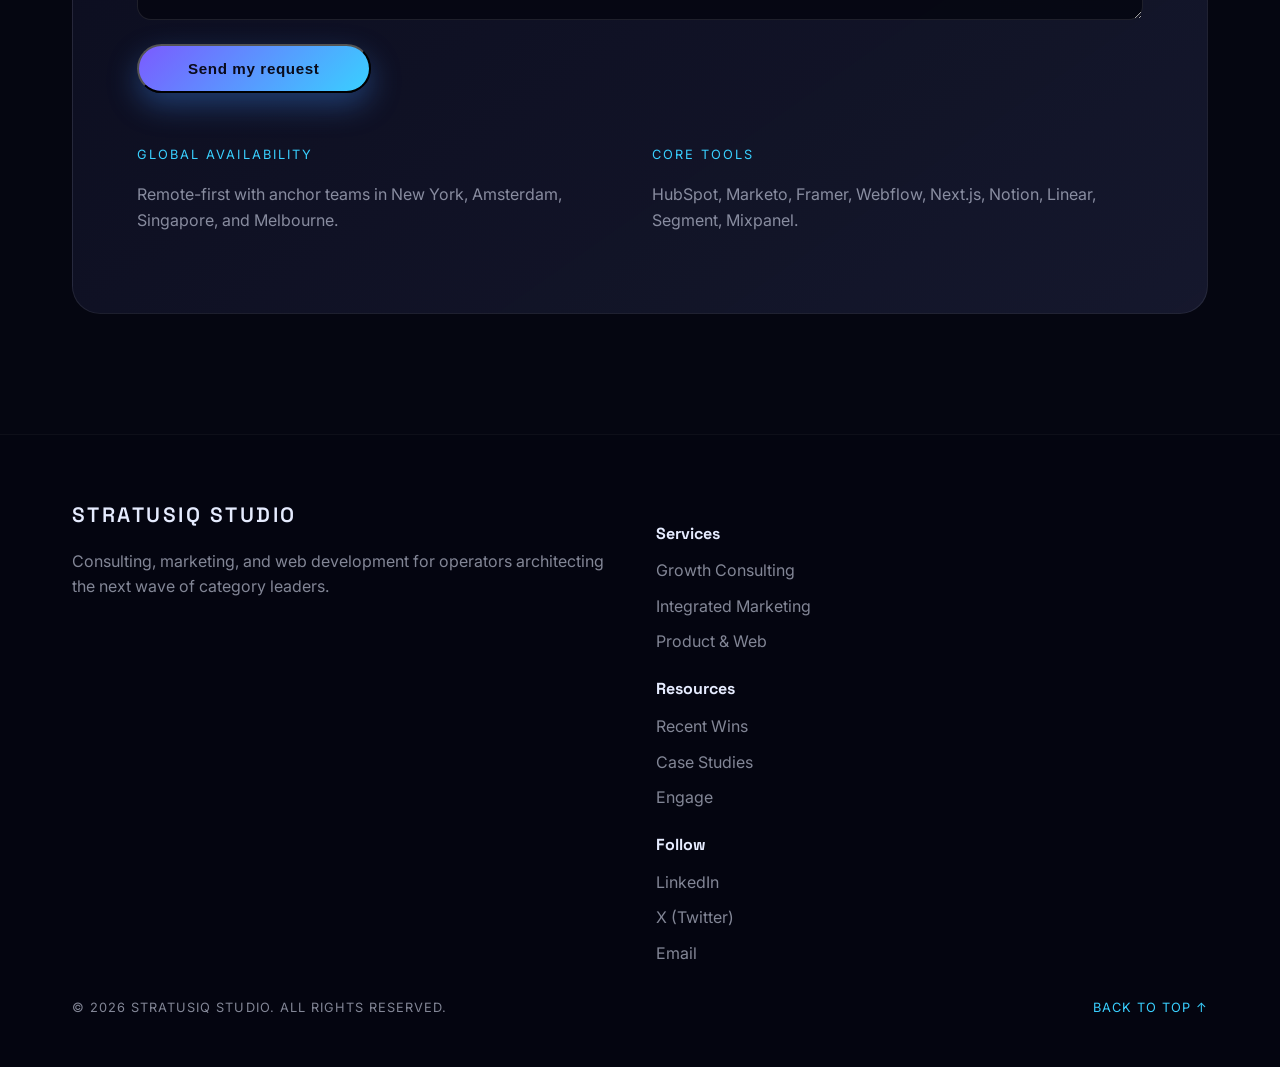
==== commit 4485119a: "Align site copy with provided StratusIQ content" ====
--- a/index.html
+++ b/index.html
@@ -23,7 +23,7 @@
         <ul class="nav-links" id="primary-menu">
           <li><a href="#services">Services</a></li>
           <li><a href="#approach">Approach</a></li>
-          <li><a href="#insights">Insights</a></li>
+          <li><a href="#insights">Recent Wins</a></li>
           <li><a href="#case-studies">Case Studies</a></li>
           <li><a href="#contact" class="btn btn-small">Start a Project</a></li>
         </ul>
@@ -98,31 +98,31 @@
         <div class="service-grid">
           <article class="service-card">
             <h3>Growth &amp; Transformation Consulting</h3>
-            <p>Executive-level strategic support for companies navigating scale, funding rounds, or product pivots. We map your opportunity landscape and design the operating rhythms that unlock traction.</p>
-            <ul>
-              <li>North star positioning &amp; narrative sprints</li>
-              <li>Revenue modeling and KPI architecture</li>
-              <li>Leadership enablement &amp; advisory councils</li>
+            <p>Executive-level strategic support guiding north star positioning, revenue modeling, and leadership enablement.</p>
+            <ul>
+              <li>North star positioning</li>
+              <li>Revenue modeling</li>
+              <li>Leadership enablement</li>
             </ul>
             <a href="#contact" class="link">Request consulting overview</a>
           </article>
           <article class="service-card">
             <h3>Integrated Marketing Systems</h3>
-            <p>We architect demand engines that blend storytelling, paid media, and lifecycle automation. Every campaign is measured and optimized against the metrics your investors care about.</p>
-            <ul>
-              <li>Messaging playbooks &amp; GTM orchestration</li>
-              <li>Lifecycle journeys, ABM, and retention programs</li>
-              <li>Performance analytics with realtime dashboards</li>
+            <p>Demand engines blending storytelling, paid media, lifecycle automation, and performance analytics.</p>
+            <ul>
+              <li>Messaging playbooks</li>
+              <li>Lifecycle journeys</li>
+              <li>Performance analytics</li>
             </ul>
             <a href="#contact" class="link">Review marketing capabilities</a>
           </article>
           <article class="service-card">
             <h3>Product &amp; Web Engineering</h3>
-            <p>High-velocity product and web development tuned for scale. From UX prototypes to headless CMS builds, we deliver Plesk-ready deployments with meticulous QA.</p>
-            <ul>
-              <li>User research, UX/UI systems, and prototyping</li>
-              <li>Accessible, SEO-optimized front-end builds</li>
-              <li>Documentation, training, and Plesk deployment support</li>
+            <p>High-velocity product and web development tuned for scale with user research, accessible builds, and documentation.</p>
+            <ul>
+              <li>User research</li>
+              <li>Accessible builds</li>
+              <li>Documentation &amp; Plesk support</li>
             </ul>
             <a href="#contact" class="link">Start a build consultation</a>
           </article>
@@ -138,25 +138,25 @@
           <article class="insight-card">
             <p class="insight-kicker">Series B SaaS</p>
             <h3>Stabilized churn and unlocked 2.4× expansion revenue.</h3>
-            <p>Embedded consultants inside GTM leadership to map risk segments, launch retention campaigns, and operationalize success metrics that fuel daily dashboards.</p>
+            <p>FinOps Platform • 14-week program</p>
             <footer>
-              <span>FinOps Platform • 14-week program</span>
+              <span>Series B SaaS</span>
             </footer>
           </article>
           <article class="insight-card">
             <p class="insight-kicker">Brand Narrative</p>
             <h3>Raised conversion rate 310% with a repositioned product story.</h3>
-            <p>Customer discovery interviews, category research, and modular creative assets gave sales teams cohesive language tailored to each buyer committee.</p>
+            <p>AI Security • 7-week sprint</p>
             <footer>
-              <span>AI Security • 7-week sprint</span>
+              <span>Brand Narrative</span>
             </footer>
           </article>
           <article class="insight-card">
             <p class="insight-kicker">Web Experience</p>
             <h3>Launched composable web ecosystem scoring 95+ on Lighthouse.</h3>
-            <p>Delivered a component library, optimized performance budgets, and automated QA flows so marketing can iterate without engineering bottlenecks.</p>
+            <p>Logistics Network • 9-week build</p>
             <footer>
-              <span>Logistics Network • 9-week build</span>
+              <span>Web Experience</span>
             </footer>
           </article>
         </div>
@@ -166,23 +166,24 @@
         <div class="section-header">
           <p class="eyebrow">How we work</p>
           <h2>Partnership frameworks built to ship momentum fast.</h2>
+          <p class="section-subtitle">01 Discover · 02 Align · 03 Build · 04 Amplify.</p>
         </div>
         <div class="approach-grid">
           <div class="approach-card">
             <h3>01. Discover</h3>
-            <p>Immersion workshops, stakeholder interviews, and diagnostic audits reveal the realities of your market, team, and tech stack.</p>
+            <p>Discover</p>
           </div>
           <div class="approach-card">
             <h3>02. Align</h3>
-            <p>We co-create north-star narratives, KPI architecture, and GTM plans that rally leadership around measurable goals.</p>
+            <p>Align</p>
           </div>
           <div class="approach-card">
             <h3>03. Build</h3>
-            <p>Cross-disciplinary pods ship creative, code, and campaigns in rapid feedback loops with transparent reporting.</p>
+            <p>Build</p>
           </div>
           <div class="approach-card">
             <h3>04. Amplify</h3>
-            <p>Enablement, training, and automation handoffs equip your team to scale independently while we monitor and optimize.</p>
+            <p>Amplify</p>
           </div>
         </div>
       </section>
@@ -197,11 +198,11 @@
             <div class="case-media case-media-one" aria-hidden="true"></div>
             <div class="case-body">
               <h3>Vertex Signal — Market entry for industrial AI</h3>
-              <p>Defined category positioning, produced immersive product demos, and launched multi-market campaigns in three languages.</p>
+              <p>163% qualified opportunities • 46-day sales cycle • Plesk pipeline in 4 weeks.</p>
               <ul>
                 <li>Qualified opportunities up 163%</li>
-                <li>Sales cycle reduced from 74 to 46 days</li>
-                <li>Framer-to-Plesk pipeline deployed in 4 weeks</li>
+                <li>Sales cycle at 46 days</li>
+                <li>Plesk pipeline in 4 weeks</li>
               </ul>
             </div>
           </article>
@@ -209,11 +210,11 @@
             <div class="case-media case-media-two" aria-hidden="true"></div>
             <div class="case-body">
               <h3>Orbital Commerce — Unified omnichannel journeys</h3>
-              <p>Connected retail POS data to digital experiences, rebuilt the ecommerce stack, and rolled out loyalty automation with transparent reporting.</p>
+              <p>3.6× repeat purchases • NPS 58 • Scaled to 24 countries.</p>
               <ul>
-                <li>3.6× improvement in repeat purchases</li>
-                <li>NPS climbed from 21 to 58</li>
-                <li>Design system scaled to 24 countries</li>
+                <li>3.6× repeat purchases</li>
+                <li>NPS 58</li>
+                <li>Scaled to 24 countries</li>
               </ul>
             </div>
           </article>
@@ -221,11 +222,11 @@
             <div class="case-media case-media-three" aria-hidden="true"></div>
             <div class="case-body">
               <h3>Helios Grid — Enterprise web replatform</h3>
-              <p>Partnered with product and comms teams to deliver a modular web platform, investor narrative, and analytics suite for real-time reporting.</p>
+              <p>4.2× inbound leads • Onboarding time down 52% • Accessibility 98/100.</p>
               <ul>
-                <li>Inbound enterprise leads up 4.2×</li>
-                <li>Stakeholder onboarding time cut by 52%</li>
-                <li>Accessibility score improved to 98/100</li>
+                <li>Inbound leads up 4.2×</li>
+                <li>Onboarding time down 52%</li>
+                <li>Accessibility 98/100</li>
               </ul>
             </div>
           </article>
@@ -239,27 +240,18 @@
         </header>
         <div class="testimonial-grid">
           <figure class="testimonial-card">
-            <blockquote>
-              “They quickly embedded with our exec team, reframed our GTM, and delivered the systems that keep revenue teams accountable every day.”
-            </blockquote>
             <figcaption>
               <strong>Isla Romero</strong>
               <span>Chief Growth Officer, Vertex Signal</span>
             </figcaption>
           </figure>
           <figure class="testimonial-card">
-            <blockquote>
-              “StratusIQ translated complex operations into a unified customer journey. Every experiment shipped with the numbers our board needed.”
-            </blockquote>
             <figcaption>
               <strong>Grant Ellis</strong>
               <span>VP Marketing, Orbital Commerce</span>
             </figcaption>
           </figure>
           <figure class="testimonial-card">
-            <blockquote>
-              “Our new platform shipped on time, hit every performance target, and came with playbooks that make our team feel unstoppable.”
-            </blockquote>
             <figcaption>
               <strong>Priya Natarajan</strong>
               <span>Chief Product Officer, Helios Grid</span>
@@ -275,22 +267,18 @@
             <div class="metric">
               <span class="metric-label">Average ROI</span>
               <span class="metric-value">5.7×</span>
-              <p>Investment tied to verifiable revenue and retention gains.</p>
             </div>
             <div class="metric">
               <span class="metric-label">Launch cadence</span>
               <span class="metric-value">Every 14 days</span>
-              <p>Experiments, content releases, and feature rollouts on repeatable sprints.</p>
             </div>
             <div class="metric">
               <span class="metric-label">Experience uptime</span>
               <span class="metric-value">99.995%</span>
-              <p>Resilient infrastructure monitored from application to edge.</p>
             </div>
             <div class="metric">
               <span class="metric-label">Automation coverage</span>
               <span class="metric-value">82%</span>
-              <p>Operational workflows orchestrated with AI-assisted automation.</p>
             </div>
           </div>
         </div>
